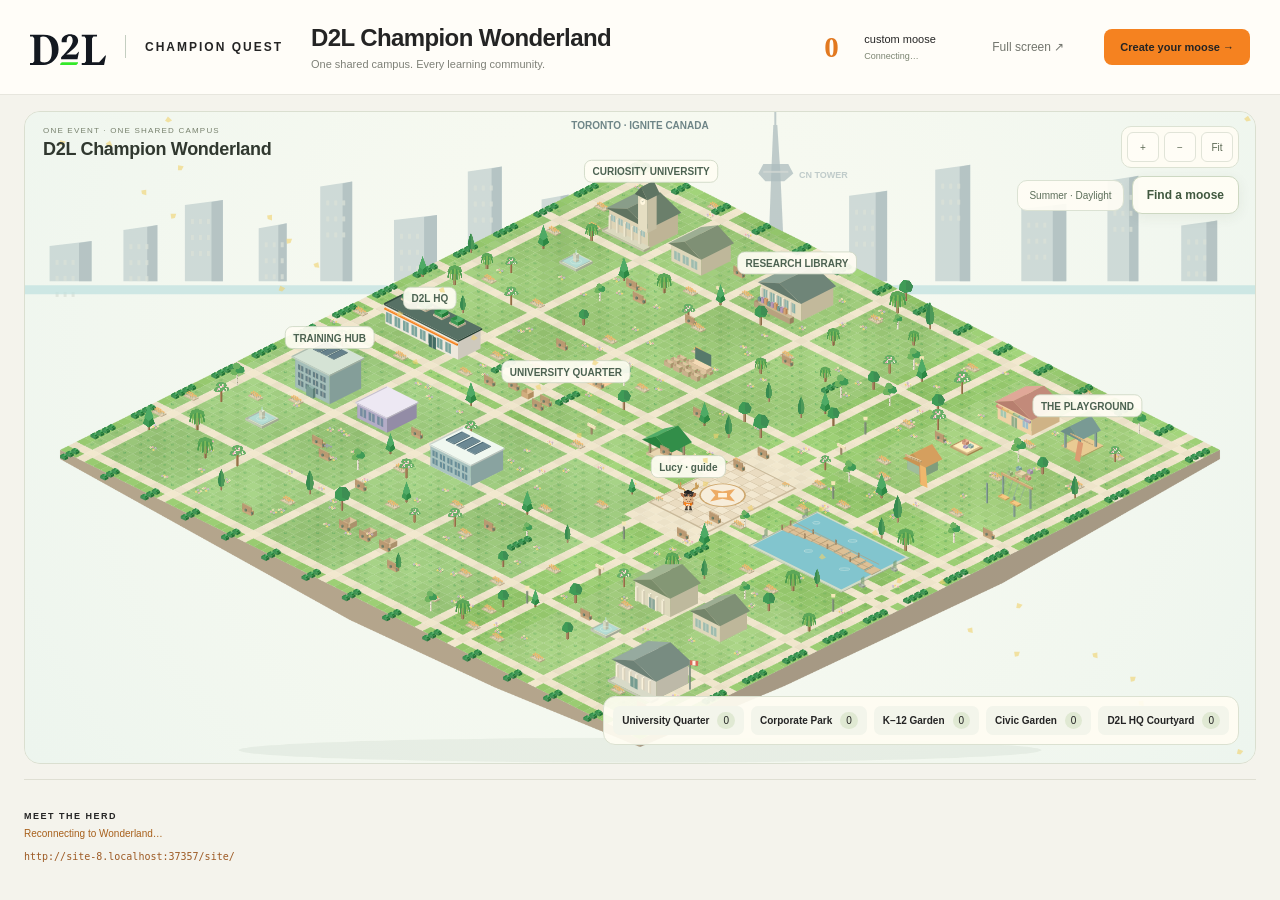
==== site/herd.html @ 4ebfef18 "Cycle seasons faster and distinguish saved moose from online visits" ====
<!doctype html><html lang="en"><head><meta charset="utf-8"><meta name="viewport" content="width=device-width, initial-scale=1"><title>D2L Champion Wonderland — D2L Champion Quest</title><link rel="stylesheet" href="style.css?v=lucy-wonderland-v6-f4434aa46f-seasons2"><link rel="stylesheet" href="world.css?v=lucy-wonderland-v6-f4434aa46f-seasons2"><link rel="stylesheet" href="herd.css?v=lucy-wonderland-v6-f4434aa46f-seasons2"></head><body class="herd-screen"><header class="herd-top"><a class="brand" href="./"><img class="d2l-logo" src="./assets/d2l-logo.svg" width="88" height="42" alt="D2L"><i></i><span>CHAMPION QUEST</span></a><div class="herd-title"><h1>D2L Champion Wonderland</h1><p>One shared campus. Every learning community.</p></div><div class="herd-totals"><b id="herd-total">0</b><span>custom moose</span><small id="herd-online">Connecting…</small></div><button class="text-btn" id="herd-fullscreen">Full screen ↗</button><a class="herd-join" href="./">Create your moose →</a></header><main class="herd-main"><div class="herd-grid" id="herd-grid"></div><section class="herd-bottom"><div><b>MEET THE HERD</b><span id="herd-status">Waiting for your local world…</span><code id="herd-address"></code></div><div id="herd-gallery" class="herd-gallery"></div></section></main><script>window.QUEST_RELEASE="lucy-wonderland-v6-f4434aa46f";</script><script src="runtime-config.js?v=lucy-wonderland-v6-f4434aa46f-seasons2"></script><script src="api-client.js?v=lucy-wonderland-v6-f4434aa46f-seasons2"></script><script src="crowd-state.js?v=lucy-wonderland-v6-f4434aa46f-seasons2"></script><script src="live-transport.js?v=lucy-wonderland-v6-f4434aa46f-seasons2"></script><script src="world-data.js?v=lucy-wonderland-v6-f4434aa46f-seasons2"></script><script src="world-navigation.js?v=lucy-wonderland-v6-f4434aa46f-seasons2"></script><script src="world-environment.js?v=lucy-wonderland-v6-f4434aa46f-seasons2"></script><script src="world-renderer.js?v=lucy-wonderland-v6-f4434aa46f-seasons2"></script><script src="world-scenery.js?v=lucy-wonderland-v6-f4434aa46f-seasons2"></script><script src="world-wonderland.js?v=lucy-wonderland-v6-f4434aa46f-seasons2"></script><script src="moose-details.js?v=lucy-wonderland-v6-f4434aa46f-seasons2"></script><script src="mascot.js?v=lucy-wonderland-v6-f4434aa46f-seasons2"></script><script src="moose-search.js?v=lucy-wonderland-v6-f4434aa46f-seasons2"></script><script src="herd.js?v=lucy-wonderland-v6-f4434aa46f-seasons2"></script></body></html>
---- site/style.css ----
:root{--ink:#263b35;--muted:#718078;--orange:#ed7a39;--cream:#f7f6ed;--line:#dce2d6;--green:#3e6b51;--light:#edf1e5}*{box-sizing:border-box}body{margin:0;background:var(--cream);color:var(--ink);font:15px 'DM Sans',Arial,sans-serif}button,input,a{-webkit-tap-highlight-color:transparent}button,input{font:inherit}button,a{touch-action:manipulation}button{cursor:pointer;color:inherit}header{height:94px;max-width:1440px;margin:auto;display:flex;align-items:center;padding:0 55px;gap:36px;border-bottom:1px solid var(--line)}.brand{display:flex;align-items:center;gap:19px;text-decoration:none;color:var(--ink);font-size:12px;letter-spacing:2px;font-weight:700}.brand i{height:23px;width:1px;background:#c4cec1}.edition{margin-left:auto;font-size:10px;letter-spacing:1.4px;display:flex;align-items:center;gap:8px}.edition small{border:1px solid #c8d1c4;border-radius:4px;padding:3px 5px;font-size:9px}.live-dot{width:6px;height:6px;border-radius:50%;background:#6c9879}.text-btn{border:0;background:none;font-size:12px;color:var(--muted);padding:12px}main{max-width:1440px;margin:auto;min-height:calc(100vh - 148px)}.quest-top{padding:26px 55px 0;display:flex;align-items:center;justify-content:space-between}.steps{display:flex;align-items:center;gap:8px}.step{display:flex;gap:8px;align-items:center;color:#98a398;font-size:11px}.step em{width:24px;height:24px;border:1px solid #cbd4c7;border-radius:50%;display:grid;place-items:center;font-style:normal;font-size:10px}.step.active{color:var(--green);font-weight:700}.step.active em,.step.done em{background:var(--green);color:white;border-color:var(--green)}.step-line{height:1px;width:28px;background:var(--line);margin:0 6px}.progress-caption{font-size:11px;color:var(--muted)}.layout{display:grid;grid-template-columns:1.16fr 1fr;gap:48px;padding:25px 65px 30px 45px;align-items:center;min-height:600px}.world-side{position:relative;min-width:0;align-self:stretch;display:flex;flex-direction:column;justify-content:center}.world-tag{position:absolute;top:22px;left:30px;z-index:2;display:flex;gap:9px;align-items:center;font-size:10px;letter-spacing:1.6px;font-weight:700}.world-tag:before{content:'';width:6px;height:6px;background:var(--orange);border-radius:50%}.scene{width:100%;display:block;overflow:visible}.scene-wrap{position:relative}.world-caption{display:flex;align-items:center;justify-content:center;gap:9px;color:var(--muted);font-size:11px;margin-top:-15px}.world-caption i{width:4px;height:4px;background:var(--orange);border-radius:50%}.pip-note{margin:0 25px;padding:16px 20px;border:1px solid #d5dfcf;background:#eef2e6;border-radius:14px;font-size:12px;line-height:1.6}.panel{padding:20px 0;animation:enter .45s ease}.eyebrow{font-size:10px;letter-spacing:2px;font-weight:700;color:var(--green);display:flex;align-items:center;gap:10px}.eyebrow:before{content:'';width:22px;height:2px;background:var(--orange)}h1{font:600 clamp(35px,3.55vw,51px)/1.06 'Outfit',Arial,sans-serif;letter-spacing:-1.8px;margin:19px 0 16px}h1 span{color:var(--orange)}.intro{color:var(--muted);line-height:1.7;font-size:14px;max-width:420px;margin:0 0 25px}.field{display:block;margin:15px 0;font-size:11px;font-weight:700;letter-spacing:.3px}.field input{margin-top:7px;display:block;width:100%;border:1px solid #d6ddcf;background:#fffef9;border-radius:8px;padding:13px 15px;font-size:13px;font-weight:400;outline:none}.field input:focus{border-color:var(--green);box-shadow:0 0 0 3px #3e6b5112}.field input::placeholder{color:#9ba499}.primary{background:var(--green);border:1px solid var(--green);color:white;border-radius:9px;padding:15px 20px;font-size:13px;font-weight:600;display:flex;align-items:center;justify-content:space-between;gap:25px;box-shadow:0 4px 0 #294c39;transition:transform .15s,background .15s;text-decoration:none;min-height:48px}.primary:hover{background:#315a43;transform:translateY(-1px)}.primary:disabled{opacity:.45;cursor:default;transform:none}.full{width:100%;margin-top:22px}.primary .arrow{font-size:19px;font-weight:400}.demo-link{display:block;text-align:center;border:0;background:none;width:100%;margin-top:16px;color:var(--muted);font-size:11px;padding:8px;text-decoration:underline;text-underline-offset:4px}.fine{font-size:10px;color:#829080;line-height:1.6;margin-top:18px}.options{display:grid;gap:9px}.option{width:100%;text-align:left;border:1px solid var(--line);border-radius:10px;padding:13px 15px;background:#fffef8;display:flex;align-items:center;gap:13px;position:relative;min-height:61px;transition:all .18s}.option:hover{border-color:#99b58f;transform:translateX(3px);background:#f2f5e9}.option.selected{border-color:var(--green);background:#edf3e5;box-shadow:inset 0 0 0 1px var(--green)}.option .ico{display:grid;place-items:center;flex-shrink:0;width:35px;height:35px;border-radius:9px;background:#eef0e6;font-size:19px}.option b{display:block;font-size:12px;font-weight:700}.option small{display:block;color:var(--muted);font-size:10px;margin-top:4px;line-height:1.4}.option .tick{margin-left:auto;border:1px solid #cbd4c4;border-radius:50%;width:18px;height:18px;color:transparent;display:grid;place-items:center;font-size:10px}.selected .tick{color:white;background:var(--green);border-color:var(--green)}.grid-two{grid-template-columns:1fr 1fr}.grid-two .option{display:block;padding:15px;min-height:118px}.grid-two .ico{margin-bottom:12px}.grid-two .tick{position:absolute;right:12px;top:13px}.controls{display:flex;align-items:center;gap:15px;margin-top:24px}.controls .primary{flex:1}.back{border:0;background:none;font-size:12px;padding:15px 7px;color:var(--muted)}.hint{font-size:10px;color:var(--muted);margin:12px 0}.world-label{font-size:9px;letter-spacing:2px;fill:#476a51}.hotspot{cursor:pointer;outline:none}.hotspot .ring{fill:#fff7e5;stroke:#eb8440;stroke-width:2;animation:pulse 2.5s infinite;transform-box:fill-box;transform-origin:center}.hotspot:hover .ring,.hotspot:focus .ring{fill:#ed7a39;stroke:#3e6b51}.hotspot text{fill:#37543f;font:700 14px 'DM Sans',sans-serif;pointer-events:none}.hotspot .target-label{font-size:11px;fill:#405e49}.hotspot:focus .ring{stroke-width:4}.float{animation:float 4s ease-in-out infinite}.float-slow{animation:float 6s ease-in-out infinite}.pip{animation:float 3s ease-in-out infinite}.pip-eye{animation:blink 5s infinite;transform-box:fill-box;transform-origin:center}.orbit{animation:orbit 25s linear infinite;transform-origin:320px 290px}.reward{background:#edf2e3;border:1px solid #cbdac0;border-radius:10px;padding:14px 16px;margin:15px 0}.reward b{font-size:12px}.reward p{font-size:11px;line-height:1.6;color:var(--muted);margin:6px 0 0}.checkline{display:flex;align-items:flex-start;gap:10px;font-size:11px;line-height:1.6;margin-top:18px;color:#61705e}.checkline input{accent-color:var(--green);width:18px;height:18px;margin:0;flex-shrink:0}.champion-card{border:1px solid #d1d9c7;background:#f1f3e7;padding:23px;border-radius:12px;margin:15px 0;position:relative;overflow:hidden}.champion-card:after{content:'✳';font-size:130px;position:absolute;right:-14px;top:0;color:#e1e8d6;z-index:0}.champion-card>*{position:relative;z-index:1}.card-kicker{font-size:9px;letter-spacing:2px;color:var(--green)}.card-name{font:600 27px 'Outfit';margin:10px 0 4px}.card-title{color:var(--green);font-size:12px;font-weight:600}.tags{display:flex;gap:6px;flex-wrap:wrap;margin-top:18px}.tags span{background:#fffdf6;border:1px solid #dce2d0;border-radius:5px;padding:6px 8px;font-size:9px}.result-message{font-size:12px;line-height:1.7;padding:14px;background:#e8f0df;border-radius:8px;margin-top:12px}.confetti{pointer-events:none;position:fixed;inset:0;overflow:hidden;z-index:5}.confetti i{position:absolute;top:-25px;width:8px;height:14px;animation:fall 4s ease-in forwards}.modal-shade{position:fixed;inset:0;background:#24352b88;z-index:10;display:grid;place-items:center;padding:20px}.modal-box{background:var(--cream);max-width:400px;padding:30px;border-radius:18px;box-shadow:0 20px 80px #0003}.modal-box h2{font-family:Outfit}.modal-box p{line-height:1.7;color:var(--muted);font-size:13px}footer{display:flex;justify-content:space-between;align-items:center;padding:0 55px;height:54px;border-top:1px solid var(--line);max-width:1440px;margin:auto;font-size:9px;color:#84907f;letter-spacing:.6px}.orange{color:var(--orange)}:focus-visible{outline:3px solid #e98a4f;outline-offset:4px}@keyframes float{0%,100%{transform:translateY(0)}50%{transform:translateY(-10px)}}@keyframes pulse{0%,100%{stroke-opacity:1}50%{stroke-opacity:.35}}@keyframes blink{0%,42%,46%,100%{transform:scaleY(1)}44%{transform:scaleY(.1)}}@keyframes enter{from{opacity:0;transform:translateY(9px)}to{opacity:1;transform:none}}@keyframes orbit{to{transform:rotate(360deg)}}@keyframes fall{to{transform:translateY(105vh) rotate(600deg);opacity:0}}@media(min-width:1500px){.layout{min-height:690px}.scene{max-height:560px}.panel{max-width:460px}}@media(max-width:1050px){header{padding:0 30px;height:78px}.layout{gap:25px;padding:20px 35px 30px 15px;min-height:590px}.quest-top{padding:22px 30px 0}.pip-note{margin:0 12px}.brand{gap:12px;font-size:10px}.edition{font-size:9px}.world-tag{left:22px;top:25px}.scene{margin-top:30px}footer{padding:0 30px}.intro{font-size:12px}h1{font-size:37px}.option{padding:10px 12px}}@media(max-width:720px){header{height:70px;padding:0 20px;gap:8px}.brand{font-size:8px;letter-spacing:1px}.edition{display:none}.text-btn{margin-left:auto;font-size:10px}.quest-top{padding:19px 20px 0}.step{font-size:9px;gap:5px}.step-line{width:12px;margin:0 1px}.progress-caption{font-size:9px}.layout{display:flex;flex-direction:column;gap:10px;padding:0 24px 25px;min-height:0}.world-side{align-self:stretch;min-height:240px}.scene{height:280px;margin:0}.world-tag{top:16px;left:0;font-size:8px}.world-caption{display:none}.pip-note{margin:0;padding:10px 15px;font-size:11px}.panel{width:100%;padding-top:15px}h1{font-size:38px;margin-top:12px}.intro{margin-bottom:15px}.grid-two .option{min-height:100px}.grid-two .ico{margin-bottom:8px}footer{height:50px;padding:0 20px;font-size:8px}footer span:nth-child(2){display:none}}@media(prefers-reduced-motion:reduce){*,*:before,*:after{animation:none!important;transition:none!important}}
@media(min-width:721px) and (max-width:1100px){.layout{min-height:570px;padding-top:12px;padding-bottom:16px}.panel{padding:0}h1{font-size:34px;margin:13px 0 12px}.intro{margin-bottom:16px;line-height:1.6}.field{margin:10px 0}.field input{padding:11px 13px;margin-top:6px}.full{margin-top:15px}.demo-link{margin-top:10px;padding:6px}.fine{margin-top:10px}.options{gap:8px}.grid-two .option{min-height:100px;padding:12px}.grid-two .ico{margin-bottom:7px}.controls{margin-top:17px}.option{min-height:56px}.champion-card{padding:17px;margin:12px 0}.checkline{margin-top:12px}}


.record-save-status{margin-top:16px;padding:10px 12px;border:1px solid #d6dfd0;border-radius:10px;color:#36564a;background:#f2f6ed;font-size:13px;line-height:1.5}.record-save-status.save-failed{color:#8c3d1f;background:#fff1e8;border-color:#e4bba5}.record-save-status[hidden]{display:none}
---- site/world.css ----
:root{--ink:#242424;--orange:#f58220;--cream:#fffdf8;--green:#292929;--muted:#73766e;--line:#e7e6de}.primary{background:#f58220;border-color:#f58220;color:#242424;box-shadow:0 4px 0 #c85d07;font-weight:800}.primary:hover{background:#f99947}.eyebrow{color:#76796e}.eyebrow:before{background:#f58220}.option.selected{border-color:#f58220;background:#fff4e7;box-shadow:inset 0 0 0 1px #f58220}.selected .tick{background:#f58220;border-color:#f58220;color:#242424}.step.active em,.step.done em{background:#242424;border-color:#242424}.pip-note{background:#fff4e8;border-color:#efd7bd}.field input{background:#fff}.moose-breathe{animation:moose-breathe 3s ease-in-out infinite;transform-box:fill-box;transform-origin:50% 80%}@keyframes moose-breathe{50%{transform:scale(1.015) translateY(-2px)}}.level-preview{position:relative;height:420px;border-radius:20px;overflow:hidden;border:1px solid #e3e5db;margin:38px 10px 15px;background:#eef0e5}.level-preview canvas{display:block;width:100%;height:100%}.level-explore{position:absolute;bottom:14px;left:50%;transform:translateX(-50%);border:1px solid #d5d8c8;background:#fffef5ee;padding:11px 16px;border-radius:30px;font-size:11px;white-space:nowrap;box-shadow:0 3px 12px #34452e0d}.live-entry{border:1px solid #e4ddd1;background:#fff8ef;padding:11px 15px;border-radius:8px;display:block;width:100%;margin-top:12px;text-align:left;font-size:11px}.live-entry span{float:right;color:#a75b1b}.world-overlay{position:fixed;inset:0;z-index:20;background:#faf9f2;display:flex;flex-direction:column}.world-header{height:76px;padding:0 30px;display:flex;align-items:center;gap:24px;border-bottom:1px solid #e0e1d7;background:#fffdf8;flex-shrink:0}.world-logo{display:flex;align-items:center;flex-shrink:0}.world-header-title{font:600 17px Outfit,Arial}.world-header-title small{display:block;font:10px 'DM Sans',Arial;color:#7a7d73;letter-spacing:.7px;margin-top:4px}.network-pill{margin-left:auto;font-size:10px;display:flex;align-items:center;gap:7px;background:#eef3e8;border:1px solid #d8e2cc;padding:8px 11px;border-radius:30px}.network-pill i{width:6px;height:6px;border-radius:50%;background:#7b9d5d}.network-pill.offline{background:#fff0df}.network-pill.offline i{background:#e59044}.world-close{background:transparent;border:1px solid #dcded3;border-radius:8px;padding:10px 14px;font-size:11px}.world-main{display:flex;min-height:0;flex:1}.world-stage{flex:1;min-width:0;position:relative;overflow:hidden}.world-canvas{height:100%;width:100%;display:block;cursor:crosshair;touch-action:manipulation}.world-map-heading{position:absolute;top:28px;left:30px;pointer-events:none}.world-map-heading .eyebrow{font-size:9px;letter-spacing:1.7px}.world-map-heading h2{font:600 clamp(24px,3vw,40px) Outfit,Arial;margin:10px 0;color:#262b26;letter-spacing:-1px}.world-map-heading p{font-size:11px;color:#6f796a;max-width:330px;line-height:1.6}.world-instructions{position:absolute;bottom:25px;left:50%;transform:translateX(-50%);background:#fffef3e8;border:1px solid #dedfce;border-radius:30px;padding:12px 19px;font-size:10px;white-space:nowrap;color:#5e6759;box-shadow:0 4px 14px #22332408}.world-instructions b{color:#252525}.world-rail{width:270px;background:#fffdf8;border-left:1px solid #e0e1d7;flex-shrink:0;overflow-y:auto;padding:25px 22px}.rail-label{font-size:9px;letter-spacing:1.7px;color:#7e8376;font-weight:700;margin:0 0 12px}.world-switch{padding:12px;border:1px solid #dedfd4;background:#fffdf7;border-radius:9px;width:100%;text-align:left;display:flex;align-items:center;gap:10px;margin:7px 0;font-size:11px}.world-switch.active{border-color:#ed9b56;background:#fff3e3}.world-switch .world-emoji{font-size:20px}.world-switch b{display:block;font-size:11px}.world-switch small{font-size:9px;color:#7f8577;display:block;margin-top:4px}.world-switch .room-count{margin-left:auto;background:#eeeede;border-radius:50%;min-width:20px;height:20px;display:grid;place-items:center;font-size:9px}.rail-divider{height:1px;background:#e5e7da;margin:22px 0}.visitor{display:flex;align-items:center;gap:8px;font-size:11px;line-height:1.4;margin:12px 0}.visitor .avatar-dot{width:25px;height:25px;border-radius:7px;border:2px solid #fff;box-shadow:0 0 0 1px #e0dfd1}.visitor small{display:block;font-size:9px;color:#8c8e84}.empty-world{font-size:11px;line-height:1.7;color:#7b8376}.rail-action{border:1px solid #daddcf;background:#fffdf8;border-radius:8px;padding:11px 13px;font-size:11px;width:100%;text-align:left;margin:7px 0}.rail-action em{float:right;font-style:normal;color:#ae601f}.rail-quest{margin-top:18px;width:100%;font-size:11px}.world-status{font-size:10px;color:#777d70;line-height:1.6;margin-top:14px}.join-dialog{position:absolute;inset:0;background:#27302544;backdrop-filter:blur(5px);display:grid;place-items:center;padding:20px;z-index:3}.character-card{width:690px;max-width:100%;max-height:95%;overflow-y:auto;background:#fffdf8;border:1px solid #e8e6d9;border-radius:22px;padding:29px;box-shadow:0 25px 100px #1725142e}.character-card h2{font:600 32px Outfit,Arial;letter-spacing:-1px;margin:10px 0}.character-card>p{font-size:12px;color:#79806f;line-height:1.7}.character-grid{display:grid;grid-template-columns:210px 1fr;gap:28px;margin-top:22px}.character-preview{background:#eef0e6;border:1px solid #dfe4d2;border-radius:15px;overflow:hidden;align-self:start;position:sticky;top:0}.character-preview canvas{width:100%;height:auto;display:block}.character-preview p{text-align:center;font-size:10px;color:#7f8578;margin:0 0 16px}.custom-label{font-size:10px;font-weight:700;margin:0 0 9px;display:block}.custom-input{border:1px solid #d9ddcf;border-radius:7px;padding:11px;width:100%;font-size:12px;margin:0 0 16px;background:#fff}.swatches{display:flex;gap:7px;margin-bottom:19px}.swatch{width:28px;height:28px;background:var(--swatch);border:3px solid #fffdf8;border-radius:50%;box-shadow:0 0 0 1px #d8dccc;position:relative}.swatch[aria-pressed=true]{box-shadow:0 0 0 2px #282c25}.swatch[aria-pressed=true]:after{content:'✓';position:absolute;inset:0;display:grid;place-items:center;font-size:10px;color:#fff;text-shadow:0 1px 4px #0008}.style-picks{display:flex;gap:6px;flex-wrap:wrap;margin-bottom:17px}.style-pick{padding:8px 10px;font-size:10px;border:1px solid #d8dccd;border-radius:6px;background:#fff}.style-pick[aria-pressed=true]{border-color:#f58220;background:#fff0db}.character-actions{display:flex;align-items:center;gap:15px;margin-top:20px}.character-actions .primary{flex:1}.character-privacy{font-size:9px;color:#8a8d81;margin-top:14px;line-height:1.6}.world-error{font-size:11px;background:#fff1df;border:1px solid #f0d0ac;padding:10px;border-radius:7px;line-height:1.6;color:#92571d}.world-join-info{position:absolute;top:25px;right:25px;max-width:350px;padding:20px;background:#fffdf5;border:1px solid #d9ddce;border-radius:14px;box-shadow:0 10px 40px #27332120;z-index:4}.world-join-info h3{font:600 20px Outfit}.world-join-info p{font-size:11px;line-height:1.7;color:#6b7662}.world-join-info code{display:block;padding:12px;border-radius:6px;background:#f0f0e6;font-size:12px;word-break:break-all;color:#272d25}.world-join-info .text-btn{padding-left:0}.scene-reaction{position:absolute;bottom:62px;left:50%;transform:translateX(-50%);background:#252525;color:#fff9e9;padding:9px 14px;border-radius:30px;font-size:10px;max-width:90%;text-align:center}.world-task-banner{border-left:3px solid #f58220;padding:10px 12px;background:#fff4e5;font-size:11px;line-height:1.6;color:#6c655a;margin-bottom:18px}.world-task-banner b{display:block;color:#272727}.world-live-link{border:none;background:transparent;text-decoration:underline;font-size:10px;color:#666;margin-top:10px;cursor:pointer}@media(max-width:1050px){.world-rail{width:235px;padding:22px 17px}.world-header{padding:0 22px;height:67px;gap:16px}.world-map-heading{top:20px;left:22px}.world-map-heading h2{font-size:29px}.world-map-heading p{max-width:270px}.level-preview{height:350px;margin-top:42px}.network-pill{font-size:9px;padding:7px}}@media(max-width:720px){.world-header{padding:0 15px;gap:10px;height:65px}.world-header-title{font-size:12px}.world-header-title small{font-size:8px}.world-close{font-size:9px;padding:8px}.network-pill{font-size:8px;padding:7px}.world-main{flex-direction:column}.world-rail{width:100%;height:160px;display:flex;gap:10px;padding:14px;overflow-x:auto;overflow-y:hidden;border-left:0;border-top:1px solid #e0e1d7}.world-rail>section{min-width:200px}.world-rail .rail-divider{display:none}.world-rail .rail-label{margin-bottom:5px}.world-switch{padding:7px;margin:4px 0}.world-switch small{display:none}.world-rail .rail-action{padding:8px}.world-rail .rail-quest{margin-top:7px;padding:10px;min-height:35px}.world-rail section:nth-child(2){max-width:170px;min-width:150px}.world-rail section:first-child{min-width:210px}.world-map-heading{top:16px;left:18px}.world-map-heading h2{font-size:25px;margin-top:7px}.world-map-heading p{display:none}.world-instructions{font-size:8px;padding:10px;bottom:14px}.character-card{padding:22px;max-height:98%}.character-card h2{font-size:27px}.character-grid{grid-template-columns:125px 1fr;gap:18px;margin-top:16px}.swatches{gap:4px}.swatch{width:24px;height:24px}.style-pick{padding:7px}.character-actions{gap:10px}.character-actions .primary{font-size:11px;padding:12px}.character-preview p{font-size:8px}.level-preview{height:270px;margin:28px 0 10px}.scene-reaction{font-size:9px}}
.swatches{flex-wrap:wrap;gap:8px}.character-card{width:790px}.character-grid{grid-template-columns:220px 1fr}.character-options{max-height:48vh;overflow-y:auto;padding:2px 12px 5px 3px;scrollbar-width:thin;scrollbar-color:#d7d9ca transparent}.custom-range{width:100%;accent-color:#f58220;margin:0 0 20px}.custom-label output{float:right;font-weight:400;color:#9b662c}.herd-header-link{text-decoration:none;font-size:10px;white-space:nowrap}.rail-action{display:block;text-decoration:none;color:inherit}.discovery-step{max-height:440px;overflow-y:auto;padding:2px 10px 5px 2px;scrollbar-width:thin;scrollbar-color:#d7d9ca transparent}.discovery-counter{font-size:8px;font-weight:700;letter-spacing:1.6px;color:#a36a30;margin:3px 0 14px}.discovery-intro{font-size:12px;line-height:1.7;color:#7c8075}.discovery-step fieldset{border:0;padding:0;margin:20px 0}.discovery-step legend{font-size:12px;font-weight:700;line-height:1.5;margin-bottom:10px}.discovery-step legend small{font-size:10px;font-weight:400;color:#8a8f7d;white-space:nowrap}.discovery-choices{display:flex;gap:7px;flex-wrap:wrap}.discovery-choice{background:#fffef9;border:1px solid #dce0d1;border-radius:8px;padding:9px 11px;text-align:left;font-size:11px;line-height:1.5;flex:1 1 42%}.discovery-choice small{display:block;font-size:9px;color:#8a8c80;margin-top:3px;line-height:1.5}.discovery-choice:hover{border-color:#e8ab72}.discovery-choice.selected{border-color:#ed9348;background:#fff0df;box-shadow:inset 0 0 0 1px #ed9348}.discovery-footnote{font-size:9px;line-height:1.7;color:#8d9183}.story-preferences .discovery-choice{min-height:59px}.panel:has(.discovery-step) h1{font-size:39px}.panel:has(.discovery-step) .controls{margin-top:15px}.options.grid-two:has([data-select=officehours]){max-height:390px;overflow-y:auto;padding:2px 9px 4px 2px;scrollbar-width:thin}.options.grid-two:has([data-select=officehours]) .option{min-height:100px}.world-error{margin-top:12px}@media(max-width:1050px){.discovery-step{max-height:370px}.panel:has(.discovery-step) h1{font-size:33px}.options.grid-two:has([data-select=officehours]){max-height:365px}.character-card{width:735px}.character-grid{grid-template-columns:200px 1fr}.character-options{max-height:43vh}}@media(max-width:720px){.character-grid{grid-template-columns:125px 1fr;gap:16px}.character-options{max-height:48vh;padding-right:5px}.swatches{gap:7px}.herd-header-link{display:none}.discovery-step{max-height:none;overflow:visible;padding:0}.panel:has(.discovery-step) h1{font-size:35px}.discovery-choice{font-size:11px;padding:10px;flex-basis:42%}.options.grid-two:has([data-select=officehours]){max-height:none;overflow:visible;padding:0}.character-card h2{font-size:25px}.character-card>p{font-size:11px}.character-actions{position:sticky;bottom:-22px;padding:12px 0 4px;background:#fffdf8}.character-preview{top:0}}
.usecase-note{display:block;width:100%;border:1px solid #d9decf;border-radius:8px;padding:11px 12px;font:11px/1.6 'DM Sans',Arial,sans-serif;color:#343b31;background:#fffef9;resize:vertical;min-height:73px}.usecase-note:focus{outline:2px solid #e9a263;outline-offset:1px}.custom-label small{font-weight:400;color:#8b8f81;margin-left:5px}
.release-notice{position:fixed;bottom:16px;left:50%;transform:translateX(-50%);z-index:80;max-width:90vw;width:680px;padding:16px 20px;background:#fff5e8;border:1px solid #e9ac6c;border-radius:12px;box-shadow:0 8px 35px #47321e28;font-size:12px;line-height:1.7}.release-notice strong{display:block;color:#383126}.release-notice a{color:#a64a04;font-weight:700;white-space:nowrap}.mission-progress{display:flex;justify-content:center;align-items:center;gap:26px;padding:11px 25px 0;font-size:9px;color:#8c9184}.mission-progress span{display:flex;align-items:center;gap:7px}.mission-progress i{font-style:normal;display:grid;place-items:center;width:18px;height:18px;border:1px solid #d9ddce;border-radius:50%;font-size:9px}.mission-progress .collected{color:#886127}.mission-progress .collected i{color:#b5681b;background:#fff0dc;border-color:#edc58c}.powerup-scroll{max-height:440px;overflow:auto;padding:0 10px 4px 2px;scrollbar-width:thin}.mission-match{padding:14px;background:#fff5e7;border:1px solid #ecd9bd;border-radius:11px}.match-row{display:flex;gap:13px;margin:14px 0}.match-row>span{font-size:20px;color:#d98b3c}.match-row b{font-size:12px}.match-row p{font-size:11px;line-height:1.6;color:#777868;margin:5px 0}.match-row a{font-size:10px;color:#98571d;text-decoration:underline;text-underline-offset:3px}.finish-scroll{max-height:360px;overflow:auto;padding-right:8px;scrollbar-width:thin}.resource-pack{padding:18px;background:#fff6e9;border:1px solid #ebd7b9;border-radius:12px}.resource-pack p{font-size:11px;line-height:1.7;color:#707668}.resource-pack p strong{color:#353b32}.resource-link{display:flex;justify-content:space-between;align-items:center;gap:12px;background:#fffdf7;border:1px solid #e0dfd0;border-radius:8px;padding:12px 13px;margin:9px 0;color:#31382d;text-decoration:none}.resource-link b{font-size:12px}.resource-link span{font-size:9px;color:#a2692f}.panel:has(.powerup-scroll) h1,.panel:has(.finish-scroll) h1{font-size:38px}@media(max-width:1050px){.mission-progress{padding-top:9px;font-size:8px;gap:21px}.powerup-scroll{max-height:365px}.finish-scroll{max-height:290px}.panel:has(.powerup-scroll) h1,.panel:has(.finish-scroll) h1{font-size:32px}.layout:has(.powerup-scroll),.layout:has(.finish-scroll){padding-top:10px;min-height:540px}}@media(max-width:720px){.mission-progress{gap:9px;font-size:7px;padding:13px 10px 0;flex-wrap:wrap}.mission-progress i{width:15px;height:15px;font-size:7px}.powerup-scroll,.finish-scroll{max-height:none;overflow:visible;padding:0}.panel:has(.powerup-scroll) h1,.panel:has(.finish-scroll) h1{font-size:35px}.resource-link{padding:10px}.release-notice{font-size:11px;padding:12px 16px}}
.mission-options{display:grid;grid-template-columns:1fr 1fr;gap:9px}.mission-options .option{align-items:flex-start;padding:12px;min-height:118px;gap:8px}.mission-options .option .ico{width:25px;height:27px;font-size:17px;flex-shrink:0}.mission-options .option b{font-size:11px;line-height:1.45;padding-right:5px}.mission-options .option small{font-size:9px;line-height:1.55}.mission-options .option .tick{position:absolute;right:8px;bottom:8px;width:14px;height:14px;font-size:8px}.matched-mission-title{font:600 25px/1.2 Outfit,Arial,sans-serif;letter-spacing:-.5px;margin:12px 0}.mission-scenario{font-size:12px;line-height:1.8;color:#6c705f}.mission-vision{border-left:3px solid #ed9953;padding:10px 13px;background:#fffaf1;font-size:11px;margin:14px 0}.mission-vision p{margin:6px 0 0;font-size:11px;line-height:1.7;color:#797d6d}.mission-evidence{font-size:11px;line-height:1.7;margin:10px 0;color:#757b69}.mission-evidence b{color:#3d4437}.resource-cart-note{border-top:1px solid #e2dccb;padding-top:12px;font-size:10px!important}.champions-guide{border:1px solid #e6dec9;background:#fff8eb;border-radius:9px;padding:14px 16px;margin:16px 0 6px;font-size:11px;line-height:1.7}.champions-guide ol{margin:8px 0;padding-left:18px;font-size:10px;color:#777b6c}.champions-guide p{font-size:9px;color:#929382;margin:8px 0 0}@media(max-width:1050px){.mission-options .option{min-height:112px;padding:10px}.matched-mission-title{font-size:22px}.mission-scenario{font-size:11px}.champions-guide{padding:11px 14px}}@media(max-width:720px){.mission-options .option{min-height:128px}.mission-options .option .ico{display:none}.mission-options .option b{font-size:12px}.mission-options .option small{font-size:10px}.matched-mission-title{font-size:24px}}
.world-main{position:relative}.world-overlay:not(.tools-open) .world-rail{display:none}.world-overlay.tools-open .world-rail{position:absolute;right:16px;top:14px;bottom:95px;z-index:4;width:245px;border:1px solid #dedfd2;border-radius:14px;box-shadow:0 10px 40px #35402a22;background:#fffdf8f5}.world-overlay .world-map-heading p{display:none}.world-overlay .world-map-heading h2{font-size:30px;margin:6px 0}.world-overlay .world-map-heading .eyebrow{font-size:8px}.world-pillbar{position:absolute;bottom:70px;left:50%;transform:translateX(-50%);display:flex;gap:7px;padding:7px;background:#fffef5e8;border:1px solid #d8decc;border-radius:28px;white-space:nowrap}.world-pill{border:1px solid transparent;border-radius:20px;padding:9px 13px;background:transparent;font-size:10px;color:#67735d;display:flex;gap:8px;align-items:center}.world-pill.active{background:#fff0db;border-color:#eab77d;color:#4a432f}.world-pill span{font-size:8px;background:#e8eddc;border-radius:20px;min-width:19px;padding:3px 5px}.world-overlay .world-instructions{bottom:20px}.world-overlay #world-visitors{max-height:170px;overflow:auto}.advanced-moose{margin-top:6px;border-top:1px solid #dedfce;padding-top:14px}.advanced-moose summary{font-size:11px;font-weight:700;color:#8e6331;cursor:pointer;margin-bottom:15px}.advanced-moose:not([open]){padding-bottom:6px}.character-options{max-height:43vh}.moose-breathe{animation:lucy-hop 1.3s ease-in-out infinite;transform-box:fill-box;transform-origin:50% 100%}.lucy-wave{transform-origin:28px 36px;transform-box:view-box}.lucy-wave.is-waving{animation:lucy-wave 1.8s ease-in-out}.mission-actions{display:flex;gap:10px;align-items:stretch;flex-wrap:wrap;margin-top:19px}.mission-actions .primary{font-size:11px;box-shadow:0 3px 0 #c85d07;flex:1;white-space:nowrap;padding:12px}.follow-up-button{flex:1;border:1px solid #d6aa75;border-radius:8px;padding:12px;background:#fffaf1;font-size:11px;font-weight:700;white-space:nowrap}.follow-up-button[aria-pressed=true]{background:#eaf1e1;border-color:#a9ba92}.follow-up-button:disabled{opacity:.6;cursor:wait}.follow-up-note{font-size:9px;line-height:1.7;color:#838576;margin-top:13px}.support-match{padding:13px;background:#fffaf2;border:1px solid #e6d6b9;border-radius:8px;margin-top:15px}.support-match b{font-size:11px}.support-match p{font-size:10px;line-height:1.7;color:#7c806e}.support-match a{font-size:10px;color:#98571d}@keyframes lucy-hop{0%,100%{transform:translateY(0) scale(1.02,.98)}38%,62%{transform:translateY(-11px) scale(.99,1.01)}80%{transform:translateY(0) scale(1.035,.97)}}@keyframes lucy-wave{0%,100%{transform:rotate(0)}15%,45%,75%{transform:rotate(-62deg)}30%,60%,90%{transform:rotate(-27deg)}}@media(max-width:720px){.world-overlay.tools-open .world-rail{height:auto;display:block;left:auto;right:10px;top:10px;bottom:105px;max-width:240px;overflow:auto;padding:18px}.world-overlay.tools-open .world-rail>section{min-width:0;max-width:none}.world-pillbar{gap:3px;padding:5px;bottom:65px;max-width:96%;overflow-x:auto}.world-pill{padding:8px;font-size:8px;gap:4px}.world-pill span{font-size:7px;min-width:16px}.world-header-title{font-size:11px}.world-close{padding:8px;font-size:8px}.world-overlay .world-map-heading h2{font-size:23px}.world-overlay .world-header{gap:8px}.character-options{max-height:45vh}.mission-actions{gap:8px}.mission-actions .primary,.follow-up-button{font-size:10px;padding:11px}}

/* Official D2L artwork: keep the full mark and its original proportions. */
.brand .d2l-logo{display:block;width:76px;height:auto;flex-shrink:0}.world-logo .d2l-logo{display:block;width:72px;height:auto}@media(max-width:720px){.brand .d2l-logo{width:64px}.world-logo .d2l-logo{width:58px}}

/* Common Ground v5: one campus and a mission action that stays visible. */
.world-mission-cta{font-size:12px;min-height:40px;padding:10px 18px;white-space:nowrap;box-shadow:0 3px 0 #c85d07}.world-pillbar .world-pill{cursor:default}.world-pillbar [aria-current=true]{border-color:#eab77d;background:#fff0db}.world-overlay .world-header{gap:16px}.quick-discovery{max-height:510px}.quick-discovery fieldset{margin:19px 0}.quick-discovery .discovery-intro{margin-top:0}.quick-discovery .discovery-choice{padding:8px 10px;font-size:10px}.quick-discovery .discovery-choice small{font-size:9px}.world-overlay .world-map-heading h2{font-size:27px}.world-overlay .world-header-title small{max-width:220px;line-height:1.4}
@media(max-width:720px){.world-overlay .world-header{flex-wrap:wrap;height:auto;min-height:100px;padding:10px 13px;gap:8px}.world-overlay .world-header-title{flex:1}.world-overlay .network-pill{display:none}.world-mission-cta{order:8;flex-basis:100%;margin:0;font-size:12px;min-height:36px}.world-overlay .world-map-heading{top:13px}.world-overlay .world-map-heading h2{font-size:22px}.world-pillbar{width:max-content;max-width:96%;justify-content:center}.quick-discovery{max-height:none}}
/* Expanded grounds keep all areas connected, with an optional closer view. */
.world-view-controls{position:absolute;right:16px;top:60px;display:flex;gap:5px;padding:5px;border:1px solid #dce2d3;border-radius:10px;background:#fffdf4ed;z-index:2}.world-view-controls button{min-width:32px;min-height:30px;padding:6px 9px;border:1px solid #e1e4d8;border-radius:6px;background:#fffdf6;font-size:10px;color:#5c6954}.world-view-controls button:hover{background:#fff0d9;border-color:#edb877}@media(max-width:560px){.world-view-controls{top:108px;right:16px;gap:4px}.world-view-controls button{padding:6px 8px}}
.world-next-step{position:absolute;left:50%;bottom:99px;transform:translateX(-50%);display:flex;align-items:center;gap:16px;width:max-content;max-width:calc(100% - 130px);padding:16px 19px;background:#fffdf9f5;border:2px solid #f58220;border-radius:18px;box-shadow:0 9px 36px #60451b25;z-index:2}.next-step-number{display:grid;place-items:center;width:38px;height:38px;flex-shrink:0;border-radius:12px;background:#fff0df;color:#a6500d;font:700 16px Outfit,Arial}.world-next-step b{font-size:13px;display:block}.world-next-step small{font-size:10px;color:#6e7568;display:block;margin-top:5px}.world-next-step .primary{min-height:52px;font-size:14px;padding:13px 21px;border-radius:10px;display:flex;align-items:center;gap:20px;white-space:nowrap;animation:mission-invite 3.5s ease-in-out infinite}.world-next-step .primary span{font-size:20px}.world-overlay .world-pillbar{bottom:33px}.world-overlay .world-instructions{bottom:9px;padding:0;background:transparent;border:0;box-shadow:none;font-size:9px}.world-mission-cta{min-height:48px;font-size:12px}.pass-fields{display:grid;grid-template-columns:1fr 1fr;gap:0 12px}.quick-pass .field input{font-size:16px;min-height:48px}.mission-options{display:grid;grid-template-columns:1fr 1fr;gap:9px;max-height:420px;overflow:auto;padding:3px 4px 7px}.mission-options .option{padding:12px;min-height:95px;align-items:flex-start;position:relative;gap:8px}.mission-options .option .ico{font-size:21px;flex-shrink:0;width:24px}.mission-options .option b{font-size:12px;line-height:1.4}.mission-options .option small{font-size:10px;line-height:1.4;margin-top:6px}.mission-options .option .tick{width:17px;height:17px;flex-shrink:0;margin-top:1px}.mission-selection-count{font-size:11px;color:#6d715f;margin:10px 0}.matched-resource-grid{display:grid;grid-template-columns:1fr 1fr;gap:9px}.matched-resource-grid .match-row{margin:0;padding:12px;align-items:flex-start;border:1px solid #e5dece;background:#fffdf7;border-radius:10px;gap:8px}.matched-resource-grid .match-row>span{font-size:22px}.matched-resource-grid .match-row b{font-size:12px}.matched-resource-grid .match-row p{font-size:10px;line-height:1.5}.selected-track-chips{display:flex;flex-wrap:wrap;gap:5px;margin:12px 0}.selected-track-chips span{font-size:9px;line-height:1.5;border:1px solid #ead8bf;background:#fff4e4;padding:5px 8px;border-radius:8px}.resource-actions{display:flex;flex-wrap:wrap;gap:8px;align-items:center}.resource-actions a{font-size:10px;min-height:36px;display:inline-flex;align-items:center;color:#8b4b17}.resource-actions .mini-demo{background:#ffe0bd;border:1px solid #f6bb7f;border-radius:6px;padding:5px 8px;color:#3a332b;font-weight:700}.match-answers{padding:12px 0;border-bottom:1px solid #e7e1d5;margin-top:5px}.match-answers summary{font-size:11px;cursor:pointer;min-height:28px}.match-answers p{font-size:10px;line-height:1.6}.quick-discovery .discovery-choice{min-height:44px}.quick-discovery{scrollbar-gutter:stable}.quick-discovery legend{line-height:1.5}@keyframes mission-invite{50%{box-shadow:0 4px 0 #c85d07,0 0 0 5px #f582201d}}
@media(max-width:1050px){.world-next-step{gap:12px;max-width:calc(100% - 105px);padding:13px 15px}.world-next-step b{font-size:12px}.world-next-step .primary{padding:12px 16px;font-size:13px}.mission-options{max-height:360px}.mission-options .option{min-height:88px;padding:10px;gap:6px}.mission-options .option b{font-size:11px}.matched-resource-grid{grid-template-columns:1fr}.pass-fields{column-gap:10px}.quick-pass .field{font-size:11px}.world-next-step small{max-width:230px;line-height:1.5}}
@media(max-width:720px){.world-next-step{bottom:96px;max-width:calc(100% - 28px);width:440px;padding:12px;gap:9px;flex-wrap:wrap}.world-next-step .primary{flex:1;min-height:48px;justify-content:center}.world-next-step>div{flex:1}.world-next-step small{max-width:none}.world-next-step .next-step-number{width:32px;height:32px;font-size:13px}.world-overlay .world-pillbar{bottom:34px;max-width:96%;justify-content:flex-start}.world-overlay .world-instructions{font-size:8px;bottom:12px}.mission-options{max-height:none;overflow:visible;padding:2px}.mission-options .option{min-height:94px}.pass-fields{grid-template-columns:1fr}.quick-pass .field{margin:6px 0}.matched-resource-grid{grid-template-columns:1fr}.world-mission-cta{min-height:44px}}
.custom-picks{border:0;padding:0;margin:15px 0}.custom-picks legend{font-size:11px;font-weight:700;margin-bottom:9px}.custom-picks .style-pick{min-height:39px;font-size:11px;padding:9px 11px}.character-card .custom-input{font-size:16px;min-height:46px}.character-options{overflow-y:auto;scrollbar-gutter:stable;padding-right:5px}.season-pick{display:flex;gap:8px;align-items:center}.coat-icon{width:20px;height:22px;display:inline-block;clip-path:polygon(25% 0,40% 9%,60% 9%,75% 0,100% 25%,85% 55%,77% 45%,80% 100%,20% 100%,23% 45%,15% 55%,0 25%);background:#f58220}.coat-icon.autumn{background:linear-gradient(90deg,#b56437 45%,#eadbc3 45% 55%,#b56437 55%)}.coat-icon.winter{width:24px;background:repeating-linear-gradient(0deg,#557583 0 5px,#c3d4ce 5px 6px);filter:drop-shadow(0 -2px 0 #e5d4b8)}.world-header-title{font-size:15px}.world-header-title small{max-width:270px}.world-map-heading h2{max-width:490px}.herd-title h1{font-size:22px}.character-actions .primary{min-height:48px}@media(max-width:720px){.world-map-heading h2{max-width:300px}.custom-picks .style-pick{min-height:42px}.character-card h2{font-size:25px}.character-privacy{font-size:10px}}
.world-stage,.common-campus{container-type:inline-size}
.map-hud{position:absolute;top:14px;right:16px;z-index:5;display:flex;flex-direction:column;align-items:flex-end;gap:8px;max-width:calc(100% - 24px)}
.map-hud .world-view-controls{position:static;flex-wrap:wrap;justify-content:flex-end;margin:0}
.map-hud-row{display:flex;flex-wrap:wrap;justify-content:flex-end;align-items:center;gap:8px;max-width:100%}
.map-season{padding:9px 11px;border:1px solid #dbe2d3;border-radius:10px;background:#fffdf5ed;color:#5c6e5a;font:10px Arial;white-space:nowrap}
.moose-search{position:relative;max-width:100%;font-size:12px;color:#40583f}
.moose-search summary{box-sizing:border-box}
@container(max-width:900px){.map-hud{top:78px;right:12px}}
.moose-search summary{list-style:none;cursor:pointer;display:block;margin-left:auto;width:max-content;max-width:100%;overflow:hidden;text-overflow:ellipsis;white-space:nowrap;padding:11px 14px;border:1px solid #cdd8c2;border-radius:10px;background:#fffdf5f5;font-weight:700;box-shadow:0 3px 14px #35402a12}
.moose-search summary::-webkit-details-marker{display:none}
.moose-search form{position:absolute;right:0;top:100%;width:280px;max-width:calc(100vw - 48px);box-sizing:border-box;margin-top:8px;background:#fffdf8;border:1px solid #dce2d3;border-radius:12px;padding:14px;box-shadow:0 10px 35px #35402a25;max-height: min(420px,55vh);overflow:auto}
.moose-search label{display:block;font-weight:700;font-size:11px}
.moose-search input{display:block;width:100%;margin-top:8px;padding:11px;border:1px solid #b9c9ad;border-radius:7px;font:16px Arial;background:#fff;box-sizing:border-box}
.moose-search-status{font-size:11px;line-height:1.5;color:#65715e;margin:11px 0}
.moose-search-results{padding:0;margin:0;list-style:none}
.moose-search-results button{display:block;width:100%;text-align:left;padding:11px 9px;margin:5px 0;border:1px solid #e0e5d7;border-radius:8px;background:#f5f7ef;color:#354f39;min-height:46px}
.moose-search-results b,.moose-search-results small{display:block;overflow-wrap:anywhere}
.moose-search-results small{margin-top:4px;font-size:10px;font-weight:400;color:#687361}
.moose-search button:hover{border-color:#e7a05b;background:#fff3df}
.moose-search-reset{font:11px Arial;border:0;background:transparent;text-decoration:underline;padding:10px 0;color:#607052;cursor:pointer}
.moose-search :focus-visible{outline:3px solid #e88227;outline-offset:3px}
.quest-avatar-tools{display:flex;justify-content:flex-end;margin:0 0 10px}
.quest-avatar-tools button{border:1px solid #d7dfcd;border-radius:8px;background:#fffdf8;padding:10px 14px;min-height:42px;color:#4f6245;font-weight:600}
@media(max-width:720px){.moose-search summary{padding:10px;font-size:11px}.moose-search form{max-height:40vh}.map-hud{top:78px;right:12px}}

.world-overlay .join-dialog{z-index:10;min-width:0;grid-template-columns:minmax(0,1fr)}
.world-overlay .character-card{box-sizing:border-box;min-width:0;max-width:100%;justify-self:center}
.world-overlay .character-options{min-width:0}
@media(max-width:560px){.world-overlay .character-grid{grid-template-columns:96px minmax(0,1fr);gap:12px}.world-overlay .character-card{padding:20px}.world-overlay .character-card h2{font-size:24px}.world-overlay .character-options{max-height:43vh}.world-overlay .character-preview p{font-size:7px}.world-overlay .character-actions .primary{min-width:0}.world-overlay .character-privacy{overflow-wrap:anywhere}}

.world-canvas,.herd-world>canvas{touch-action:none;-webkit-touch-callout:none;user-select:none;-webkit-user-select:none}
.world-canvas.is-panning,.herd-world>canvas.is-panning{cursor:grabbing}

.world-next-step[hidden]{display:none}
---- site/herd.css ----
.herd-screen{height:100vh;background:#f4f3ec;overflow:hidden}.herd-top{max-width:none;height:95px;padding:0 30px;gap:28px;background:#fffdf8}.herd-title{margin-right:auto}.herd-title h1{font:600 24px Outfit,Arial;letter-spacing:-.6px;margin:0}.herd-title p{font-size:11px;margin:6px 0 0;color:#7f8178}.herd-totals{display:grid;grid-template-columns:35px 88px;gap:0 5px;align-items:center}.herd-totals b{font:700 29px Outfit;color:#e27920;grid-row:span 2}.herd-totals span{font-size:11px}.herd-totals small{font-size:9px;color:#7c8572}.herd-join{background:#f58220;border-radius:8px;padding:12px 16px;color:#242424;text-decoration:none;font-size:11px;font-weight:700;white-space:nowrap}.herd-main{min-height:0;max-width:none;height:calc(100vh - 95px);display:flex;flex-direction:column;padding:16px 24px;gap:15px}.herd-grid{flex:1;min-height:0;display:grid;grid-template-columns:1fr 1fr;grid-template-rows:1fr 1fr;gap:14px}.herd-world{border:1px solid #dadfd0;border-radius:16px;position:relative;overflow:hidden;background:#eef0e7;min-height:0}.herd-world canvas{display:block;width:100%;height:100%}.herd-world-head{position:absolute;top:14px;left:18px;right:18px;display:flex;justify-content:space-between;align-items:flex-start;pointer-events:none}.herd-world-head h2{font:600 18px Outfit,Arial;margin:4px 0;color:#30382f;letter-spacing:-.3px}.herd-world-head p{font-size:8px;letter-spacing:1.2px;color:#77816d;margin:0}.herd-count{font-size:10px;background:#fffdf3da;border:1px solid #d8decd;border-radius:20px;padding:7px 10px}.herd-world-foot{position:absolute;bottom:11px;left:18px;right:15px;display:flex;align-items:center;justify-content:space-between;font-size:8px;color:#75816b;pointer-events:none}.herd-focus{pointer-events:auto;font-size:9px;border:1px solid #d9dfcd;border-radius:5px;padding:6px 8px;background:#fffdf3de}.herd-grid.focused{grid-template-columns:1fr;grid-template-rows:1fr}.herd-grid.focused .herd-world:not(.is-focused){display:none}.herd-bottom{height:105px;display:flex;gap:25px;align-items:center;flex-shrink:0;border-top:1px solid #dfdfd3;padding-top:10px}.herd-bottom>div:first-child{min-width:190px;max-width:230px}.herd-bottom b{display:block;font-size:9px;letter-spacing:1.5px}.herd-bottom span{display:block;font-size:10px;color:#788170;margin:7px 0}.herd-bottom code{font:10px monospace;color:#9d5a24}.herd-gallery{display:flex;gap:10px;overflow-x:auto;min-width:0;flex:1}.herd-gallery-card{display:flex;gap:5px;align-items:center;background:#fffdf5;border:1px solid #e1e3d6;padding:4px 10px 4px 0;border-radius:9px;min-width:145px}.herd-gallery-card canvas{width:60px;height:72px;display:block;border-radius:7px}.herd-gallery-card b{font-size:10px;letter-spacing:0;max-width:100px;overflow:hidden;text-overflow:ellipsis;white-space:nowrap}.herd-gallery-card span{font-size:8px;margin:4px 0;color:#7b8470}.herd-gallery-card small{font-size:8px;color:#a56a2d}.herd-empty{font-size:12px;color:#7d8573;padding:10px}.herd-link-error{color:#a75f1a!important}@media(min-width:1600px){.herd-top{height:110px;padding:0 45px}.herd-main{height:calc(100vh - 110px);padding:24px 40px;gap:20px}.herd-grid{gap:20px}.herd-world-head{top:23px;left:26px}.herd-world-head h2{font-size:25px}.herd-world-head p{font-size:10px}.herd-count{font-size:12px}.herd-bottom{height:140px}.herd-gallery-card canvas{width:80px;height:100px}.herd-gallery-card{min-width:185px}.herd-gallery-card b{font-size:12px}}@media(max-width:800px){.herd-top{padding:0 18px;height:85px;gap:15px}.herd-top .brand>span,.herd-top .brand i{display:none}.herd-title h1{font-size:17px}.herd-title p{font-size:9px}.herd-totals{grid-template-columns:25px 70px}.herd-totals b{font-size:23px}.herd-join{font-size:9px;padding:10px}.herd-top .text-btn{display:none}.herd-main{height:calc(100vh - 85px);padding:10px;gap:10px}.herd-grid{gap:8px}.herd-world-head{top:9px;left:11px;right:10px}.herd-world-head h2{font-size:13px}.herd-world-head p{font-size:7px;letter-spacing:.3px}.herd-count{font-size:8px;padding:5px}.herd-world-foot{font-size:7px;left:10px;right:10px}.herd-world-foot>span{display:none}.herd-world-foot{justify-content:flex-end}.herd-bottom{height:93px;gap:10px}.herd-bottom>div:first-child{min-width:120px;max-width:130px}.herd-bottom b{font-size:8px}.herd-bottom span{font-size:8px}.herd-bottom code{font-size:8px}.herd-gallery-card{min-width:130px}.herd-gallery-card canvas{width:48px;height:65px}}@media(max-width:480px){.herd-totals{display:none}.herd-grid{grid-template-columns:1fr;grid-template-rows:repeat(4,300px);overflow:auto}.herd-main{overflow:auto}.herd-grid{flex:none}.herd-bottom{flex-direction:column;align-items:stretch;height:auto}.herd-bottom>div:first-child{max-width:none}.herd-gallery{min-height:83px}.herd-world{min-height:300px}}

/* One event screen, rather than four separate room panels. */
.herd-screen .herd-grid{display:flex;flex:1;overflow:hidden;min-height:0}.herd-screen .common-campus{flex:1;min-height:0}.district-counts{position:absolute;right:16px;bottom:18px;display:flex;gap:7px;flex-wrap:wrap;max-width:90%;padding:9px;background:#fffdf2eb;border:1px solid #dbe1d1;border-radius:12px}.district-counts>span{display:flex;gap:8px;align-items:center;padding:6px 9px;border-radius:7px;background:#f3f5eb}.district-counts b{font-size:10px;font-weight:600}.district-counts i{font-size:10px;font-style:normal;background:#e0e9d3;padding:3px 6px;border-radius:20px}.herd-screen .herd-title h1{font-size:24px}@media(max-width:800px){.district-counts{left:10px;right:10px;bottom:12px;max-width:none;justify-content:center;padding:6px;gap:4px}.district-counts b{font-size:8px}.district-counts>span{padding:4px}.herd-screen .herd-title h1{font-size:18px}}@media(max-width:480px){.herd-screen .herd-main{overflow:hidden}.herd-screen .common-campus{min-height:0}.herd-screen .herd-bottom{height:93px;flex-direction:row}.herd-screen .herd-bottom>div:first-child{display:none}.herd-screen .herd-gallery{min-height:0}.herd-world-head{max-width:90%}}
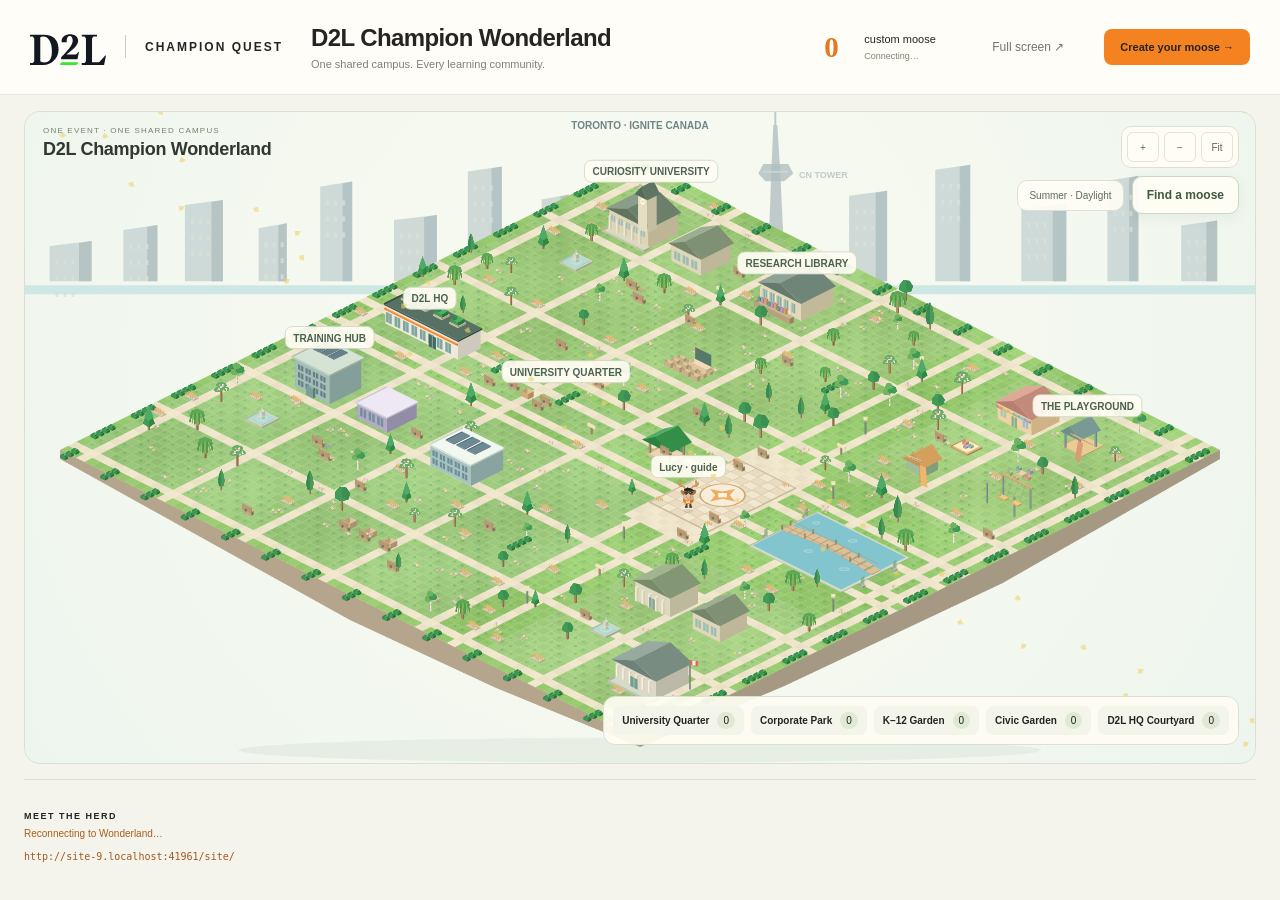
==== commit c291ab5b: "Shorten nickname placeholder for narrow phone inputs" ====
--- a/site/herd.html
+++ b/site/herd.html
@@ -1 +1 @@
-<!doctype html><html lang="en"><head><meta charset="utf-8"><meta name="viewport" content="width=device-width, initial-scale=1"><title>D2L Champion Wonderland — D2L Champion Quest</title><link rel="stylesheet" href="style.css?v=lucy-wonderland-v6-f4434aa46f-seasons2"><link rel="stylesheet" href="world.css?v=lucy-wonderland-v6-f4434aa46f-seasons2"><link rel="stylesheet" href="herd.css?v=lucy-wonderland-v6-f4434aa46f-seasons2"></head><body class="herd-screen"><header class="herd-top"><a class="brand" href="./"><img class="d2l-logo" src="./assets/d2l-logo.svg" width="88" height="42" alt="D2L"><i></i><span>CHAMPION QUEST</span></a><div class="herd-title"><h1>D2L Champion Wonderland</h1><p>One shared campus. Every learning community.</p></div><div class="herd-totals"><b id="herd-total">0</b><span>custom moose</span><small id="herd-online">Connecting…</small></div><button class="text-btn" id="herd-fullscreen">Full screen ↗</button><a class="herd-join" href="./">Create your moose →</a></header><main class="herd-main"><div class="herd-grid" id="herd-grid"></div><section class="herd-bottom"><div><b>MEET THE HERD</b><span id="herd-status">Waiting for your local world…</span><code id="herd-address"></code></div><div id="herd-gallery" class="herd-gallery"></div></section></main><script>window.QUEST_RELEASE="lucy-wonderland-v6-f4434aa46f";</script><script src="runtime-config.js?v=lucy-wonderland-v6-f4434aa46f-seasons2"></script><script src="api-client.js?v=lucy-wonderland-v6-f4434aa46f-seasons2"></script><script src="crowd-state.js?v=lucy-wonderland-v6-f4434aa46f-seasons2"></script><script src="live-transport.js?v=lucy-wonderland-v6-f4434aa46f-seasons2"></script><script src="world-data.js?v=lucy-wonderland-v6-f4434aa46f-seasons2"></script><script src="world-navigation.js?v=lucy-wonderland-v6-f4434aa46f-seasons2"></script><script src="world-environment.js?v=lucy-wonderland-v6-f4434aa46f-seasons2"></script><script src="world-renderer.js?v=lucy-wonderland-v6-f4434aa46f-seasons2"></script><script src="world-scenery.js?v=lucy-wonderland-v6-f4434aa46f-seasons2"></script><script src="world-wonderland.js?v=lucy-wonderland-v6-f4434aa46f-seasons2"></script><script src="moose-details.js?v=lucy-wonderland-v6-f4434aa46f-seasons2"></script><script src="mascot.js?v=lucy-wonderland-v6-f4434aa46f-seasons2"></script><script src="moose-search.js?v=lucy-wonderland-v6-f4434aa46f-seasons2"></script><script src="herd.js?v=lucy-wonderland-v6-f4434aa46f-seasons2"></script></body></html>
+<!doctype html><html lang="en"><head><meta charset="utf-8"><meta name="viewport" content="width=device-width, initial-scale=1"><title>D2L Champion Wonderland — D2L Champion Quest</title><link rel="stylesheet" href="style.css?v=lucy-wonderland-v6-f4434aa46f-nickname1"><link rel="stylesheet" href="world.css?v=lucy-wonderland-v6-f4434aa46f-nickname1"><link rel="stylesheet" href="herd.css?v=lucy-wonderland-v6-f4434aa46f-nickname1"></head><body class="herd-screen"><header class="herd-top"><a class="brand" href="./"><img class="d2l-logo" src="./assets/d2l-logo.svg" width="88" height="42" alt="D2L"><i></i><span>CHAMPION QUEST</span></a><div class="herd-title"><h1>D2L Champion Wonderland</h1><p>One shared campus. Every learning community.</p></div><div class="herd-totals"><b id="herd-total">0</b><span>custom moose</span><small id="herd-online">Connecting…</small></div><button class="text-btn" id="herd-fullscreen">Full screen ↗</button><a class="herd-join" href="./">Create your moose →</a></header><main class="herd-main"><div class="herd-grid" id="herd-grid"></div><section class="herd-bottom"><div><b>MEET THE HERD</b><span id="herd-status">Waiting for your local world…</span><code id="herd-address"></code></div><div id="herd-gallery" class="herd-gallery"></div></section></main><script>window.QUEST_RELEASE="lucy-wonderland-v6-f4434aa46f";</script><script src="runtime-config.js?v=lucy-wonderland-v6-f4434aa46f-nickname1"></script><script src="api-client.js?v=lucy-wonderland-v6-f4434aa46f-nickname1"></script><script src="crowd-state.js?v=lucy-wonderland-v6-f4434aa46f-nickname1"></script><script src="live-transport.js?v=lucy-wonderland-v6-f4434aa46f-nickname1"></script><script src="world-data.js?v=lucy-wonderland-v6-f4434aa46f-nickname1"></script><script src="world-navigation.js?v=lucy-wonderland-v6-f4434aa46f-nickname1"></script><script src="world-environment.js?v=lucy-wonderland-v6-f4434aa46f-nickname1"></script><script src="world-renderer.js?v=lucy-wonderland-v6-f4434aa46f-nickname1"></script><script src="world-scenery.js?v=lucy-wonderland-v6-f4434aa46f-nickname1"></script><script src="world-wonderland.js?v=lucy-wonderland-v6-f4434aa46f-nickname1"></script><script src="moose-details.js?v=lucy-wonderland-v6-f4434aa46f-nickname1"></script><script src="mascot.js?v=lucy-wonderland-v6-f4434aa46f-nickname1"></script><script src="moose-search.js?v=lucy-wonderland-v6-f4434aa46f-nickname1"></script><script src="herd.js?v=lucy-wonderland-v6-f4434aa46f-nickname1"></script></body></html>
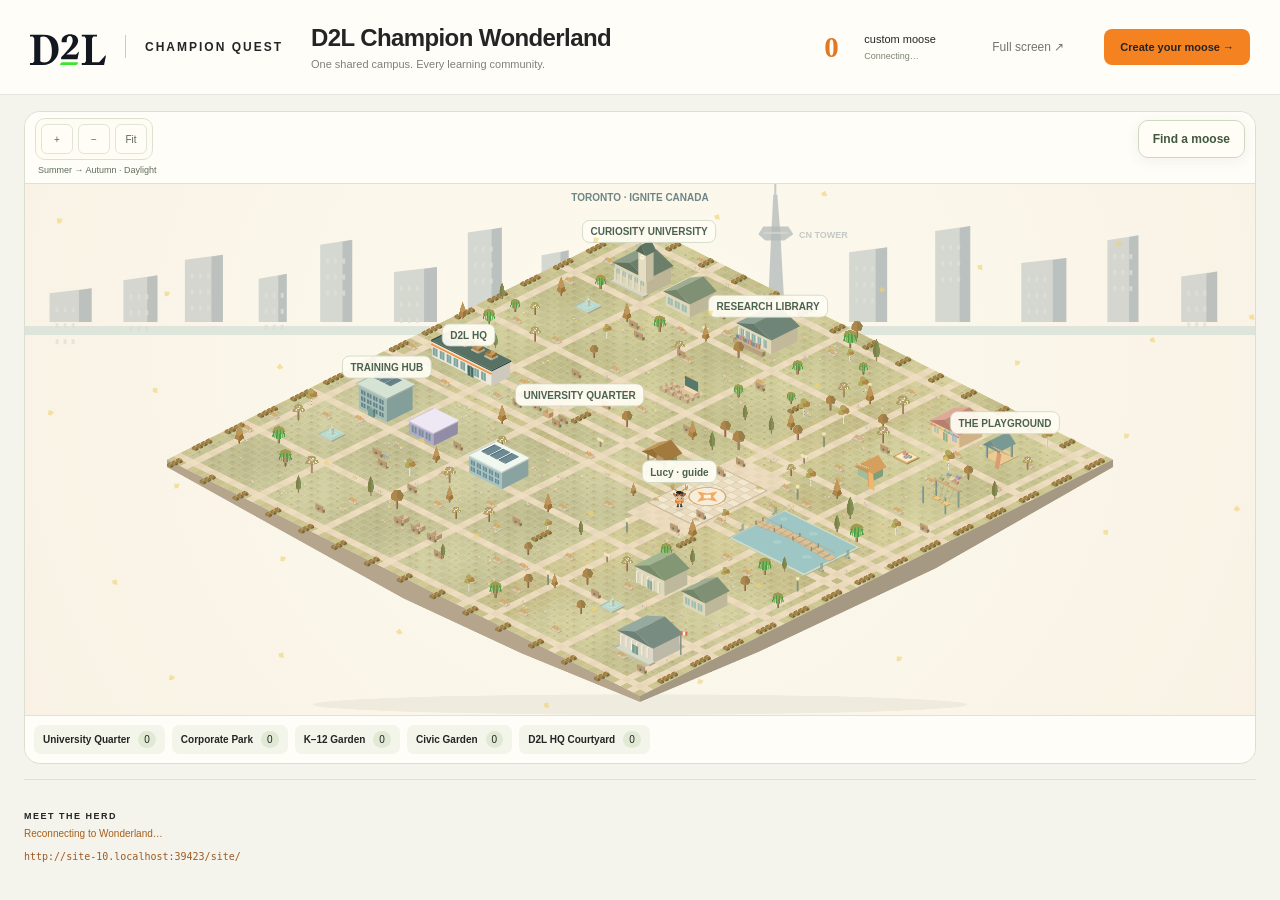
==== commit 1401a3b1: "Keep map controls outside the playable canvas" ====
--- a/site/herd.html
+++ b/site/herd.html
@@ -1 +1 @@
-<!doctype html><html lang="en"><head><meta charset="utf-8"><meta name="viewport" content="width=device-width, initial-scale=1"><title>D2L Champion Wonderland — D2L Champion Quest</title><link rel="stylesheet" href="style.css?v=lucy-wonderland-v6-f4434aa46f-nickname1"><link rel="stylesheet" href="world.css?v=lucy-wonderland-v6-f4434aa46f-nickname1"><link rel="stylesheet" href="herd.css?v=lucy-wonderland-v6-f4434aa46f-nickname1"></head><body class="herd-screen"><header class="herd-top"><a class="brand" href="./"><img class="d2l-logo" src="./assets/d2l-logo.svg" width="88" height="42" alt="D2L"><i></i><span>CHAMPION QUEST</span></a><div class="herd-title"><h1>D2L Champion Wonderland</h1><p>One shared campus. Every learning community.</p></div><div class="herd-totals"><b id="herd-total">0</b><span>custom moose</span><small id="herd-online">Connecting…</small></div><button class="text-btn" id="herd-fullscreen">Full screen ↗</button><a class="herd-join" href="./">Create your moose →</a></header><main class="herd-main"><div class="herd-grid" id="herd-grid"></div><section class="herd-bottom"><div><b>MEET THE HERD</b><span id="herd-status">Waiting for your local world…</span><code id="herd-address"></code></div><div id="herd-gallery" class="herd-gallery"></div></section></main><script>window.QUEST_RELEASE="lucy-wonderland-v6-f4434aa46f";</script><script src="runtime-config.js?v=lucy-wonderland-v6-f4434aa46f-nickname1"></script><script src="api-client.js?v=lucy-wonderland-v6-f4434aa46f-nickname1"></script><script src="crowd-state.js?v=lucy-wonderland-v6-f4434aa46f-nickname1"></script><script src="live-transport.js?v=lucy-wonderland-v6-f4434aa46f-nickname1"></script><script src="world-data.js?v=lucy-wonderland-v6-f4434aa46f-nickname1"></script><script src="world-navigation.js?v=lucy-wonderland-v6-f4434aa46f-nickname1"></script><script src="world-environment.js?v=lucy-wonderland-v6-f4434aa46f-nickname1"></script><script src="world-renderer.js?v=lucy-wonderland-v6-f4434aa46f-nickname1"></script><script src="world-scenery.js?v=lucy-wonderland-v6-f4434aa46f-nickname1"></script><script src="world-wonderland.js?v=lucy-wonderland-v6-f4434aa46f-nickname1"></script><script src="moose-details.js?v=lucy-wonderland-v6-f4434aa46f-nickname1"></script><script src="mascot.js?v=lucy-wonderland-v6-f4434aa46f-nickname1"></script><script src="moose-search.js?v=lucy-wonderland-v6-f4434aa46f-nickname1"></script><script src="herd.js?v=lucy-wonderland-v6-f4434aa46f-nickname1"></script></body></html>
+<!doctype html><html lang="en"><head><meta charset="utf-8"><meta name="viewport" content="width=device-width, initial-scale=1"><title>D2L Champion Wonderland — D2L Champion Quest</title><link rel="stylesheet" href="style.css?v=lucy-wonderland-v6-f4434aa46f-mapframe1"><link rel="stylesheet" href="world.css?v=lucy-wonderland-v6-f4434aa46f-mapframe1"><link rel="stylesheet" href="herd.css?v=lucy-wonderland-v6-f4434aa46f-mapframe1"></head><body class="herd-screen"><header class="herd-top"><a class="brand" href="./"><img class="d2l-logo" src="./assets/d2l-logo.svg" width="88" height="42" alt="D2L"><i></i><span>CHAMPION QUEST</span></a><div class="herd-title"><h1>D2L Champion Wonderland</h1><p>One shared campus. Every learning community.</p></div><div class="herd-totals"><b id="herd-total">0</b><span>custom moose</span><small id="herd-online">Connecting…</small></div><button class="text-btn" id="herd-fullscreen">Full screen ↗</button><a class="herd-join" href="./">Create your moose →</a></header><main class="herd-main"><div class="herd-grid" id="herd-grid"></div><section class="herd-bottom"><div><b>MEET THE HERD</b><span id="herd-status">Waiting for your local world…</span><code id="herd-address"></code></div><div id="herd-gallery" class="herd-gallery"></div></section></main><script>window.QUEST_RELEASE="lucy-wonderland-v6-f4434aa46f";</script><script src="runtime-config.js?v=lucy-wonderland-v6-f4434aa46f-mapframe1"></script><script src="api-client.js?v=lucy-wonderland-v6-f4434aa46f-mapframe1"></script><script src="crowd-state.js?v=lucy-wonderland-v6-f4434aa46f-mapframe1"></script><script src="live-transport.js?v=lucy-wonderland-v6-f4434aa46f-mapframe1"></script><script src="world-data.js?v=lucy-wonderland-v6-f4434aa46f-mapframe1"></script><script src="world-navigation.js?v=lucy-wonderland-v6-f4434aa46f-mapframe1"></script><script src="world-environment.js?v=lucy-wonderland-v6-f4434aa46f-mapframe1"></script><script src="world-renderer.js?v=lucy-wonderland-v6-f4434aa46f-mapframe1"></script><script src="world-scenery.js?v=lucy-wonderland-v6-f4434aa46f-mapframe1"></script><script src="world-wonderland.js?v=lucy-wonderland-v6-f4434aa46f-mapframe1"></script><script src="moose-details.js?v=lucy-wonderland-v6-f4434aa46f-mapframe1"></script><script src="mascot.js?v=lucy-wonderland-v6-f4434aa46f-mapframe1"></script><script src="moose-search.js?v=lucy-wonderland-v6-f4434aa46f-mapframe1"></script><script src="herd.js?v=lucy-wonderland-v6-f4434aa46f-mapframe1"></script></body></html>
--- a/site/world.css
+++ b/site/world.css
@@ -51,3 +51,19 @@
 .world-canvas.is-panning,.herd-world>canvas.is-panning{cursor:grabbing}
 
 .world-next-step[hidden]{display:none}
+
+/* Keep permanent controls outside the canvas so they cannot cover moose or names. */
+.world-overlay .world-stage{display:grid;grid-template-columns:minmax(0,1fr);grid-template-rows:auto minmax(0,1fr) auto auto auto;grid-template-areas:"tools" "map" "next" "areas" "hint";min-height:0}
+.world-overlay .world-map-heading{display:none}
+.world-overlay .world-canvas{grid-area:map;min-width:0;min-height:0}
+.world-stage>.map-hud,.common-campus>.map-hud{position:relative;grid-area:tools;inset:auto;display:grid;grid-template-columns:minmax(0,1fr) auto;grid-template-areas:"view search" "season season";align-items:center;gap:3px 8px;max-width:none;width:100%;padding:6px 10px;background:#fffdf8;border-bottom:1px solid #e0e1d7}
+.map-hud>.world-view-controls{grid-area:view;justify-self:start}
+.map-hud>.map-hud-row{display:contents}
+.map-hud-row>.map-season{grid-area:season;justify-self:start;border:0;background:none;padding:0 3px;font-size:9px;line-height:14px;min-height:14px}
+.map-hud-row>.moose-search{grid-area:search;justify-self:end;min-width:0}
+.world-overlay .world-pillbar{position:static;grid-area:areas;transform:none;max-width:100%;width:100%;margin:0;padding:6px 10px;justify-content:flex-start;border:0;border-top:1px solid #e0e1d7;border-radius:0;background:#fffdf8;overflow-x:auto}
+.world-overlay .world-instructions{position:static;grid-area:hint;transform:none;width:100%;margin:0;padding:4px 10px;white-space:normal;text-align:center;background:#fffdf8}
+.world-overlay .world-next-step{position:static;grid-area:next;transform:none;width:auto;max-width:none;margin:6px 10px}
+@media(max-width:720px){.world-overlay .world-next-step,.world-overlay .world-instructions{display:none}}
+.map-hud-row>.moose-search{max-width:min(240px,36vw)}
+.map-hud .moose-search form{top:calc(100% + 28px);margin-top:0}
--- a/site/herd.css
+++ b/site/herd.css
@@ -1,4 +1,9 @@
 .herd-screen{height:100vh;background:#f4f3ec;overflow:hidden}.herd-top{max-width:none;height:95px;padding:0 30px;gap:28px;background:#fffdf8}.herd-title{margin-right:auto}.herd-title h1{font:600 24px Outfit,Arial;letter-spacing:-.6px;margin:0}.herd-title p{font-size:11px;margin:6px 0 0;color:#7f8178}.herd-totals{display:grid;grid-template-columns:35px 88px;gap:0 5px;align-items:center}.herd-totals b{font:700 29px Outfit;color:#e27920;grid-row:span 2}.herd-totals span{font-size:11px}.herd-totals small{font-size:9px;color:#7c8572}.herd-join{background:#f58220;border-radius:8px;padding:12px 16px;color:#242424;text-decoration:none;font-size:11px;font-weight:700;white-space:nowrap}.herd-main{min-height:0;max-width:none;height:calc(100vh - 95px);display:flex;flex-direction:column;padding:16px 24px;gap:15px}.herd-grid{flex:1;min-height:0;display:grid;grid-template-columns:1fr 1fr;grid-template-rows:1fr 1fr;gap:14px}.herd-world{border:1px solid #dadfd0;border-radius:16px;position:relative;overflow:hidden;background:#eef0e7;min-height:0}.herd-world canvas{display:block;width:100%;height:100%}.herd-world-head{position:absolute;top:14px;left:18px;right:18px;display:flex;justify-content:space-between;align-items:flex-start;pointer-events:none}.herd-world-head h2{font:600 18px Outfit,Arial;margin:4px 0;color:#30382f;letter-spacing:-.3px}.herd-world-head p{font-size:8px;letter-spacing:1.2px;color:#77816d;margin:0}.herd-count{font-size:10px;background:#fffdf3da;border:1px solid #d8decd;border-radius:20px;padding:7px 10px}.herd-world-foot{position:absolute;bottom:11px;left:18px;right:15px;display:flex;align-items:center;justify-content:space-between;font-size:8px;color:#75816b;pointer-events:none}.herd-focus{pointer-events:auto;font-size:9px;border:1px solid #d9dfcd;border-radius:5px;padding:6px 8px;background:#fffdf3de}.herd-grid.focused{grid-template-columns:1fr;grid-template-rows:1fr}.herd-grid.focused .herd-world:not(.is-focused){display:none}.herd-bottom{height:105px;display:flex;gap:25px;align-items:center;flex-shrink:0;border-top:1px solid #dfdfd3;padding-top:10px}.herd-bottom>div:first-child{min-width:190px;max-width:230px}.herd-bottom b{display:block;font-size:9px;letter-spacing:1.5px}.herd-bottom span{display:block;font-size:10px;color:#788170;margin:7px 0}.herd-bottom code{font:10px monospace;color:#9d5a24}.herd-gallery{display:flex;gap:10px;overflow-x:auto;min-width:0;flex:1}.herd-gallery-card{display:flex;gap:5px;align-items:center;background:#fffdf5;border:1px solid #e1e3d6;padding:4px 10px 4px 0;border-radius:9px;min-width:145px}.herd-gallery-card canvas{width:60px;height:72px;display:block;border-radius:7px}.herd-gallery-card b{font-size:10px;letter-spacing:0;max-width:100px;overflow:hidden;text-overflow:ellipsis;white-space:nowrap}.herd-gallery-card span{font-size:8px;margin:4px 0;color:#7b8470}.herd-gallery-card small{font-size:8px;color:#a56a2d}.herd-empty{font-size:12px;color:#7d8573;padding:10px}.herd-link-error{color:#a75f1a!important}@media(min-width:1600px){.herd-top{height:110px;padding:0 45px}.herd-main{height:calc(100vh - 110px);padding:24px 40px;gap:20px}.herd-grid{gap:20px}.herd-world-head{top:23px;left:26px}.herd-world-head h2{font-size:25px}.herd-world-head p{font-size:10px}.herd-count{font-size:12px}.herd-bottom{height:140px}.herd-gallery-card canvas{width:80px;height:100px}.herd-gallery-card{min-width:185px}.herd-gallery-card b{font-size:12px}}@media(max-width:800px){.herd-top{padding:0 18px;height:85px;gap:15px}.herd-top .brand>span,.herd-top .brand i{display:none}.herd-title h1{font-size:17px}.herd-title p{font-size:9px}.herd-totals{grid-template-columns:25px 70px}.herd-totals b{font-size:23px}.herd-join{font-size:9px;padding:10px}.herd-top .text-btn{display:none}.herd-main{height:calc(100vh - 85px);padding:10px;gap:10px}.herd-grid{gap:8px}.herd-world-head{top:9px;left:11px;right:10px}.herd-world-head h2{font-size:13px}.herd-world-head p{font-size:7px;letter-spacing:.3px}.herd-count{font-size:8px;padding:5px}.herd-world-foot{font-size:7px;left:10px;right:10px}.herd-world-foot>span{display:none}.herd-world-foot{justify-content:flex-end}.herd-bottom{height:93px;gap:10px}.herd-bottom>div:first-child{min-width:120px;max-width:130px}.herd-bottom b{font-size:8px}.herd-bottom span{font-size:8px}.herd-bottom code{font-size:8px}.herd-gallery-card{min-width:130px}.herd-gallery-card canvas{width:48px;height:65px}}@media(max-width:480px){.herd-totals{display:none}.herd-grid{grid-template-columns:1fr;grid-template-rows:repeat(4,300px);overflow:auto}.herd-main{overflow:auto}.herd-grid{flex:none}.herd-bottom{flex-direction:column;align-items:stretch;height:auto}.herd-bottom>div:first-child{max-width:none}.herd-gallery{min-height:83px}.herd-world{min-height:300px}}
 
 /* One event screen, rather than four separate room panels. */
-.herd-screen .herd-grid{display:flex;flex:1;overflow:hidden;min-height:0}.herd-screen .common-campus{flex:1;min-height:0}.district-counts{position:absolute;right:16px;bottom:18px;display:flex;gap:7px;flex-wrap:wrap;max-width:90%;padding:9px;background:#fffdf2eb;border:1px solid #dbe1d1;border-radius:12px}.district-counts>span{display:flex;gap:8px;align-items:center;padding:6px 9px;border-radius:7px;background:#f3f5eb}.district-counts b{font-size:10px;font-weight:600}.district-counts i{font-size:10px;font-style:normal;background:#e0e9d3;padding:3px 6px;border-radius:20px}.herd-screen .herd-title h1{font-size:24px}@media(max-width:800px){.district-counts{left:10px;right:10px;bottom:12px;max-width:none;justify-content:center;padding:6px;gap:4px}.district-counts b{font-size:8px}.district-counts>span{padding:4px}.herd-screen .herd-title h1{font-size:18px}}@media(max-width:480px){.herd-screen .herd-main{overflow:hidden}.herd-screen .common-campus{min-height:0}.herd-screen .herd-bottom{height:93px;flex-direction:row}.herd-screen .herd-bottom>div:first-child{display:none}.herd-screen .herd-gallery{min-height:0}.herd-world-head{max-width:90%}}+.herd-screen .herd-grid{display:flex;flex:1;overflow:hidden;min-height:0}.herd-screen .common-campus{flex:1;min-height:0}.district-counts{position:absolute;right:16px;bottom:18px;display:flex;gap:7px;flex-wrap:wrap;max-width:90%;padding:9px;background:#fffdf2eb;border:1px solid #dbe1d1;border-radius:12px}.district-counts>span{display:flex;gap:8px;align-items:center;padding:6px 9px;border-radius:7px;background:#f3f5eb}.district-counts b{font-size:10px;font-weight:600}.district-counts i{font-size:10px;font-style:normal;background:#e0e9d3;padding:3px 6px;border-radius:20px}.herd-screen .herd-title h1{font-size:24px}@media(max-width:800px){.district-counts{left:10px;right:10px;bottom:12px;max-width:none;justify-content:center;padding:6px;gap:4px}.district-counts b{font-size:8px}.district-counts>span{padding:4px}.herd-screen .herd-title h1{font-size:18px}}@media(max-width:480px){.herd-screen .herd-main{overflow:hidden}.herd-screen .common-campus{min-height:0}.herd-screen .herd-bottom{height:93px;flex-direction:row}.herd-screen .herd-bottom>div:first-child{display:none}.herd-screen .herd-gallery{min-height:0}.herd-world-head{max-width:90%}}
+.herd-screen .common-campus{display:grid;grid-template-columns:minmax(0,1fr);grid-template-rows:auto minmax(0,1fr) auto;grid-template-areas:"tools" "map" "areas"}
+.common-campus>canvas{grid-area:map;min-width:0;min-height:0}
+.common-campus>.herd-world-head{display:none}
+.common-campus>.district-counts{position:static;grid-area:areas;max-width:100%;margin:0;justify-content:flex-start;border:0;border-top:1px solid #e0e1d7;border-radius:0;background:#fffdf8;flex-wrap:nowrap;overflow-x:auto}
+.common-campus>.district-counts>span{flex-shrink:0}
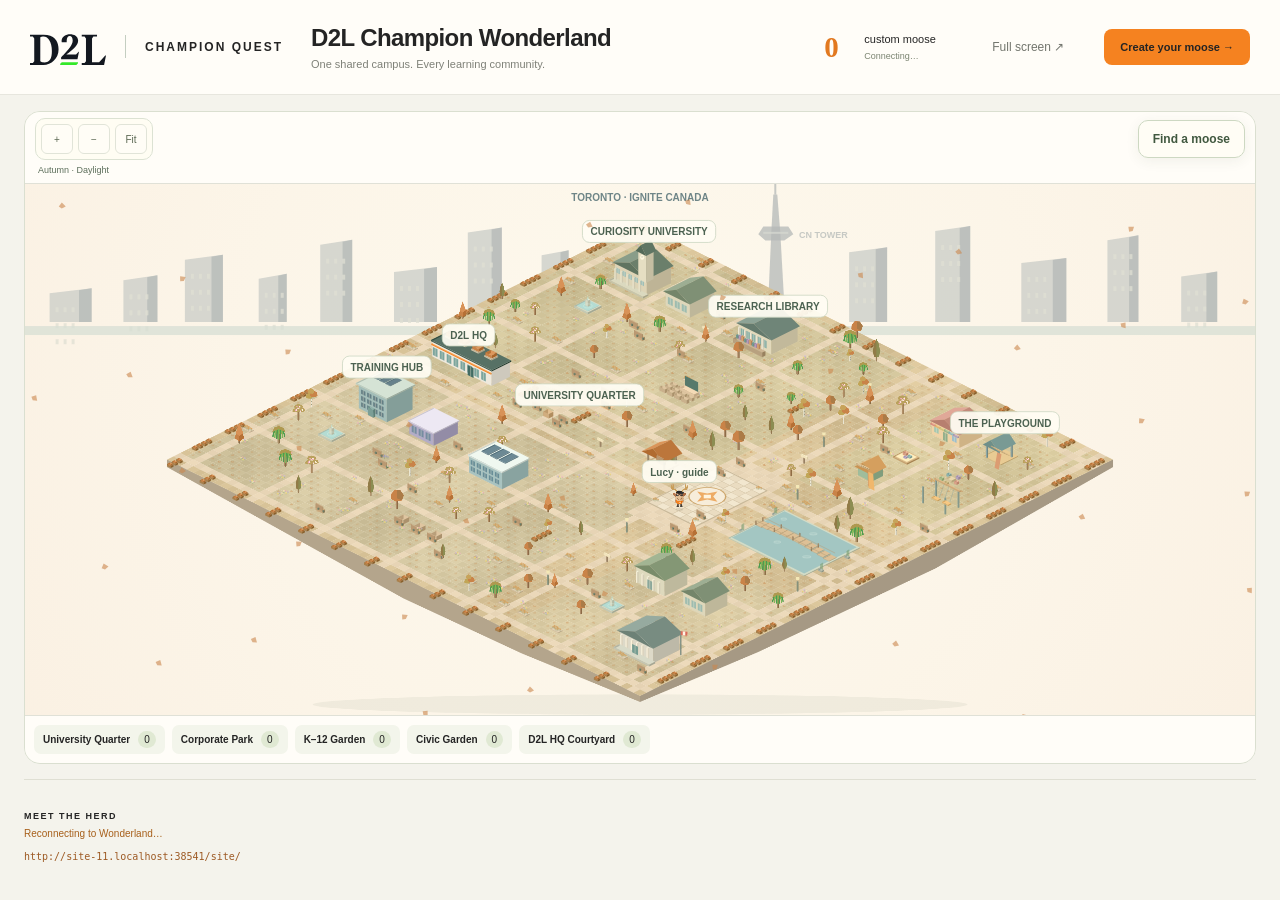
==== commit 6192ecea: "Round the card QR frame and reduce its white margin" ====
--- a/site/herd.html
+++ b/site/herd.html
@@ -1 +1 @@
-<!doctype html><html lang="en"><head><meta charset="utf-8"><meta name="viewport" content="width=device-width, initial-scale=1"><title>D2L Champion Wonderland — D2L Champion Quest</title><link rel="stylesheet" href="style.css?v=lucy-wonderland-v6-f4434aa46f-mapframe1"><link rel="stylesheet" href="world.css?v=lucy-wonderland-v6-f4434aa46f-mapframe1"><link rel="stylesheet" href="herd.css?v=lucy-wonderland-v6-f4434aa46f-mapframe1"></head><body class="herd-screen"><header class="herd-top"><a class="brand" href="./"><img class="d2l-logo" src="./assets/d2l-logo.svg" width="88" height="42" alt="D2L"><i></i><span>CHAMPION QUEST</span></a><div class="herd-title"><h1>D2L Champion Wonderland</h1><p>One shared campus. Every learning community.</p></div><div class="herd-totals"><b id="herd-total">0</b><span>custom moose</span><small id="herd-online">Connecting…</small></div><button class="text-btn" id="herd-fullscreen">Full screen ↗</button><a class="herd-join" href="./">Create your moose →</a></header><main class="herd-main"><div class="herd-grid" id="herd-grid"></div><section class="herd-bottom"><div><b>MEET THE HERD</b><span id="herd-status">Waiting for your local world…</span><code id="herd-address"></code></div><div id="herd-gallery" class="herd-gallery"></div></section></main><script>window.QUEST_RELEASE="lucy-wonderland-v6-f4434aa46f";</script><script src="runtime-config.js?v=lucy-wonderland-v6-f4434aa46f-mapframe1"></script><script src="api-client.js?v=lucy-wonderland-v6-f4434aa46f-mapframe1"></script><script src="crowd-state.js?v=lucy-wonderland-v6-f4434aa46f-mapframe1"></script><script src="live-transport.js?v=lucy-wonderland-v6-f4434aa46f-mapframe1"></script><script src="world-data.js?v=lucy-wonderland-v6-f4434aa46f-mapframe1"></script><script src="world-navigation.js?v=lucy-wonderland-v6-f4434aa46f-mapframe1"></script><script src="world-environment.js?v=lucy-wonderland-v6-f4434aa46f-mapframe1"></script><script src="world-renderer.js?v=lucy-wonderland-v6-f4434aa46f-mapframe1"></script><script src="world-scenery.js?v=lucy-wonderland-v6-f4434aa46f-mapframe1"></script><script src="world-wonderland.js?v=lucy-wonderland-v6-f4434aa46f-mapframe1"></script><script src="moose-details.js?v=lucy-wonderland-v6-f4434aa46f-mapframe1"></script><script src="mascot.js?v=lucy-wonderland-v6-f4434aa46f-mapframe1"></script><script src="moose-search.js?v=lucy-wonderland-v6-f4434aa46f-mapframe1"></script><script src="herd.js?v=lucy-wonderland-v6-f4434aa46f-mapframe1"></script></body></html>
+<!doctype html><html lang="en"><head><meta charset="utf-8"><meta name="viewport" content="width=device-width, initial-scale=1"><title>D2L Champion Wonderland — D2L Champion Quest</title><link rel="stylesheet" href="style.css?v=lucy-wonderland-v6-f4434aa46f-cardqr1"><link rel="stylesheet" href="world.css?v=lucy-wonderland-v6-f4434aa46f-cardqr1"><link rel="stylesheet" href="herd.css?v=lucy-wonderland-v6-f4434aa46f-cardqr1"></head><body class="herd-screen"><header class="herd-top"><a class="brand" href="./"><img class="d2l-logo" src="./assets/d2l-logo.svg" width="88" height="42" alt="D2L"><i></i><span>CHAMPION QUEST</span></a><div class="herd-title"><h1>D2L Champion Wonderland</h1><p>One shared campus. Every learning community.</p></div><div class="herd-totals"><b id="herd-total">0</b><span>custom moose</span><small id="herd-online">Connecting…</small></div><button class="text-btn" id="herd-fullscreen">Full screen ↗</button><a class="herd-join" href="./">Create your moose →</a></header><main class="herd-main"><div class="herd-grid" id="herd-grid"></div><section class="herd-bottom"><div><b>MEET THE HERD</b><span id="herd-status">Waiting for your local world…</span><code id="herd-address"></code></div><div id="herd-gallery" class="herd-gallery"></div></section></main><script>window.QUEST_RELEASE="lucy-wonderland-v6-f4434aa46f";</script><script src="runtime-config.js?v=lucy-wonderland-v6-f4434aa46f-cardqr1"></script><script src="api-client.js?v=lucy-wonderland-v6-f4434aa46f-cardqr1"></script><script src="crowd-state.js?v=lucy-wonderland-v6-f4434aa46f-cardqr1"></script><script src="live-transport.js?v=lucy-wonderland-v6-f4434aa46f-cardqr1"></script><script src="world-data.js?v=lucy-wonderland-v6-f4434aa46f-cardqr1"></script><script src="world-navigation.js?v=lucy-wonderland-v6-f4434aa46f-cardqr1"></script><script src="world-environment.js?v=lucy-wonderland-v6-f4434aa46f-cardqr1"></script><script src="world-renderer.js?v=lucy-wonderland-v6-f4434aa46f-cardqr1"></script><script src="world-scenery.js?v=lucy-wonderland-v6-f4434aa46f-cardqr1"></script><script src="world-wonderland.js?v=lucy-wonderland-v6-f4434aa46f-cardqr1"></script><script src="moose-details.js?v=lucy-wonderland-v6-f4434aa46f-cardqr1"></script><script src="mascot.js?v=lucy-wonderland-v6-f4434aa46f-cardqr1"></script><script src="moose-search.js?v=lucy-wonderland-v6-f4434aa46f-cardqr1"></script><script src="herd.js?v=lucy-wonderland-v6-f4434aa46f-cardqr1"></script></body></html>
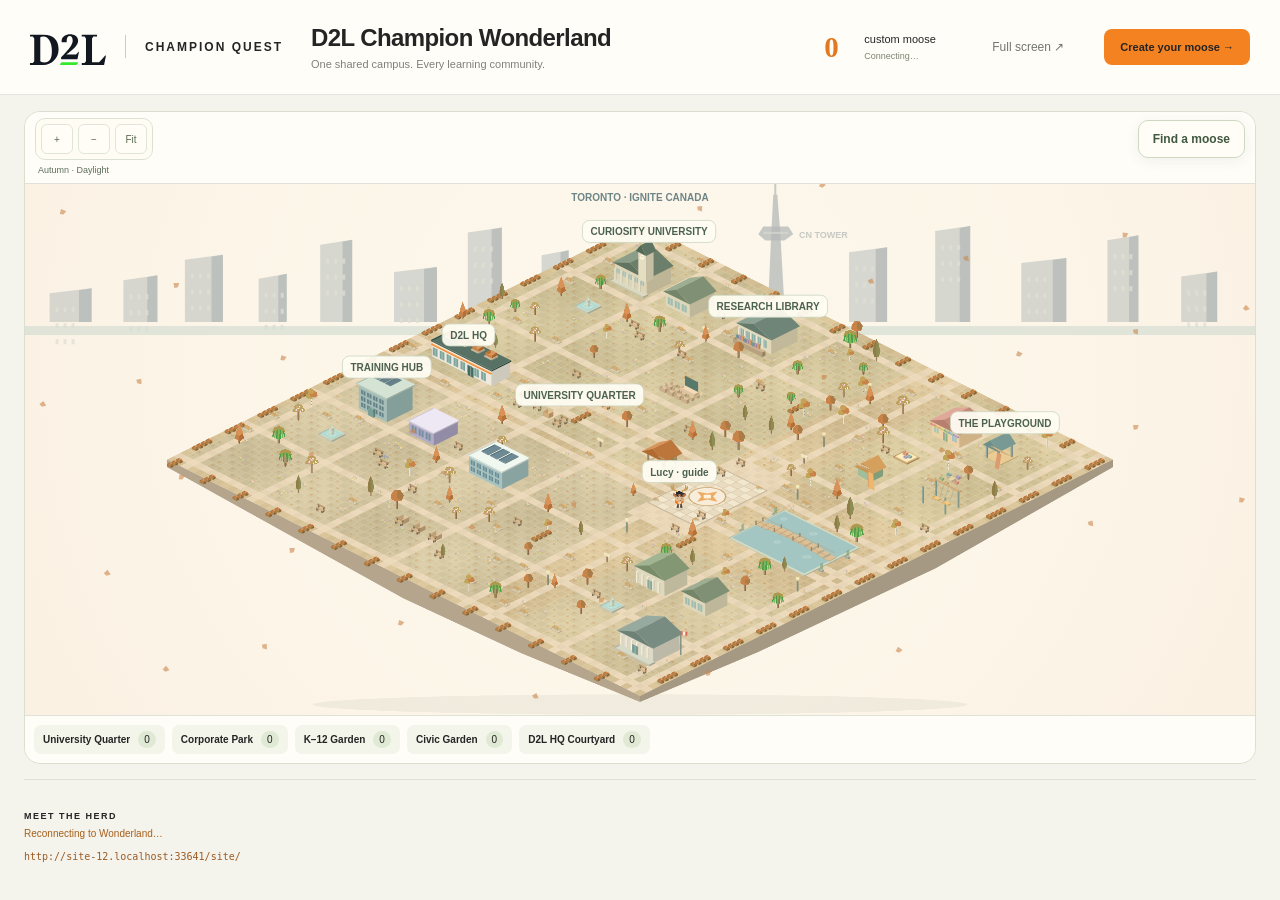
==== commit b8064ce2: "Depth-sort mission props and keep moose names above scenery" ====
--- a/site/herd.html
+++ b/site/herd.html
@@ -1 +1 @@
-<!doctype html><html lang="en"><head><meta charset="utf-8"><meta name="viewport" content="width=device-width, initial-scale=1"><title>D2L Champion Wonderland — D2L Champion Quest</title><link rel="stylesheet" href="style.css?v=lucy-wonderland-v6-f4434aa46f-cardqr1"><link rel="stylesheet" href="world.css?v=lucy-wonderland-v6-f4434aa46f-cardqr1"><link rel="stylesheet" href="herd.css?v=lucy-wonderland-v6-f4434aa46f-cardqr1"></head><body class="herd-screen"><header class="herd-top"><a class="brand" href="./"><img class="d2l-logo" src="./assets/d2l-logo.svg" width="88" height="42" alt="D2L"><i></i><span>CHAMPION QUEST</span></a><div class="herd-title"><h1>D2L Champion Wonderland</h1><p>One shared campus. Every learning community.</p></div><div class="herd-totals"><b id="herd-total">0</b><span>custom moose</span><small id="herd-online">Connecting…</small></div><button class="text-btn" id="herd-fullscreen">Full screen ↗</button><a class="herd-join" href="./">Create your moose →</a></header><main class="herd-main"><div class="herd-grid" id="herd-grid"></div><section class="herd-bottom"><div><b>MEET THE HERD</b><span id="herd-status">Waiting for your local world…</span><code id="herd-address"></code></div><div id="herd-gallery" class="herd-gallery"></div></section></main><script>window.QUEST_RELEASE="lucy-wonderland-v6-f4434aa46f";</script><script src="runtime-config.js?v=lucy-wonderland-v6-f4434aa46f-cardqr1"></script><script src="api-client.js?v=lucy-wonderland-v6-f4434aa46f-cardqr1"></script><script src="crowd-state.js?v=lucy-wonderland-v6-f4434aa46f-cardqr1"></script><script src="live-transport.js?v=lucy-wonderland-v6-f4434aa46f-cardqr1"></script><script src="world-data.js?v=lucy-wonderland-v6-f4434aa46f-cardqr1"></script><script src="world-navigation.js?v=lucy-wonderland-v6-f4434aa46f-cardqr1"></script><script src="world-environment.js?v=lucy-wonderland-v6-f4434aa46f-cardqr1"></script><script src="world-renderer.js?v=lucy-wonderland-v6-f4434aa46f-cardqr1"></script><script src="world-scenery.js?v=lucy-wonderland-v6-f4434aa46f-cardqr1"></script><script src="world-wonderland.js?v=lucy-wonderland-v6-f4434aa46f-cardqr1"></script><script src="moose-details.js?v=lucy-wonderland-v6-f4434aa46f-cardqr1"></script><script src="mascot.js?v=lucy-wonderland-v6-f4434aa46f-cardqr1"></script><script src="moose-search.js?v=lucy-wonderland-v6-f4434aa46f-cardqr1"></script><script src="herd.js?v=lucy-wonderland-v6-f4434aa46f-cardqr1"></script></body></html>
+<!doctype html><html lang="en"><head><meta charset="utf-8"><meta name="viewport" content="width=device-width, initial-scale=1"><title>D2L Champion Wonderland — D2L Champion Quest</title><link rel="stylesheet" href="style.css?v=lucy-wonderland-v6-f4434aa46f-cardqr1"><link rel="stylesheet" href="world.css?v=lucy-wonderland-v6-f4434aa46f-cardqr1"><link rel="stylesheet" href="herd.css?v=lucy-wonderland-v6-f4434aa46f-cardqr1"></head><body class="herd-screen"><header class="herd-top"><a class="brand" href="./"><img class="d2l-logo" src="./assets/d2l-logo.svg" width="88" height="42" alt="D2L"><i></i><span>CHAMPION QUEST</span></a><div class="herd-title"><h1>D2L Champion Wonderland</h1><p>One shared campus. Every learning community.</p></div><div class="herd-totals"><b id="herd-total">0</b><span>custom moose</span><small id="herd-online">Connecting…</small></div><button class="text-btn" id="herd-fullscreen">Full screen ↗</button><a class="herd-join" href="./">Create your moose →</a></header><main class="herd-main"><div class="herd-grid" id="herd-grid"></div><section class="herd-bottom"><div><b>MEET THE HERD</b><span id="herd-status">Waiting for your local world…</span><code id="herd-address"></code></div><div id="herd-gallery" class="herd-gallery"></div></section></main><script>window.QUEST_RELEASE="lucy-wonderland-v6-f4434aa46f";</script><script src="runtime-config.js?v=lucy-wonderland-v6-f4434aa46f-cardqr1"></script><script src="api-client.js?v=lucy-wonderland-v6-f4434aa46f-cardqr1"></script><script src="crowd-state.js?v=lucy-wonderland-v6-f4434aa46f-cardqr1"></script><script src="live-transport.js?v=lucy-wonderland-v6-f4434aa46f-cardqr1"></script><script src="world-data.js?v=lucy-wonderland-v6-f4434aa46f-cardqr1"></script><script src="world-navigation.js?v=lucy-wonderland-v6-f4434aa46f-cardqr1"></script><script src="world-environment.js?v=lucy-wonderland-v6-f4434aa46f-cardqr1"></script><script src="world-renderer.js?v=lucy-wonderland-v6-f4434aa46f-cardqr1-props2"></script><script src="world-scenery.js?v=lucy-wonderland-v6-f4434aa46f-cardqr1"></script><script src="world-wonderland.js?v=lucy-wonderland-v6-f4434aa46f-cardqr1-props2"></script><script src="moose-details.js?v=lucy-wonderland-v6-f4434aa46f-cardqr1"></script><script src="mascot.js?v=lucy-wonderland-v6-f4434aa46f-cardqr1"></script><script src="moose-search.js?v=lucy-wonderland-v6-f4434aa46f-cardqr1"></script><script src="herd.js?v=lucy-wonderland-v6-f4434aa46f-cardqr1"></script></body></html>
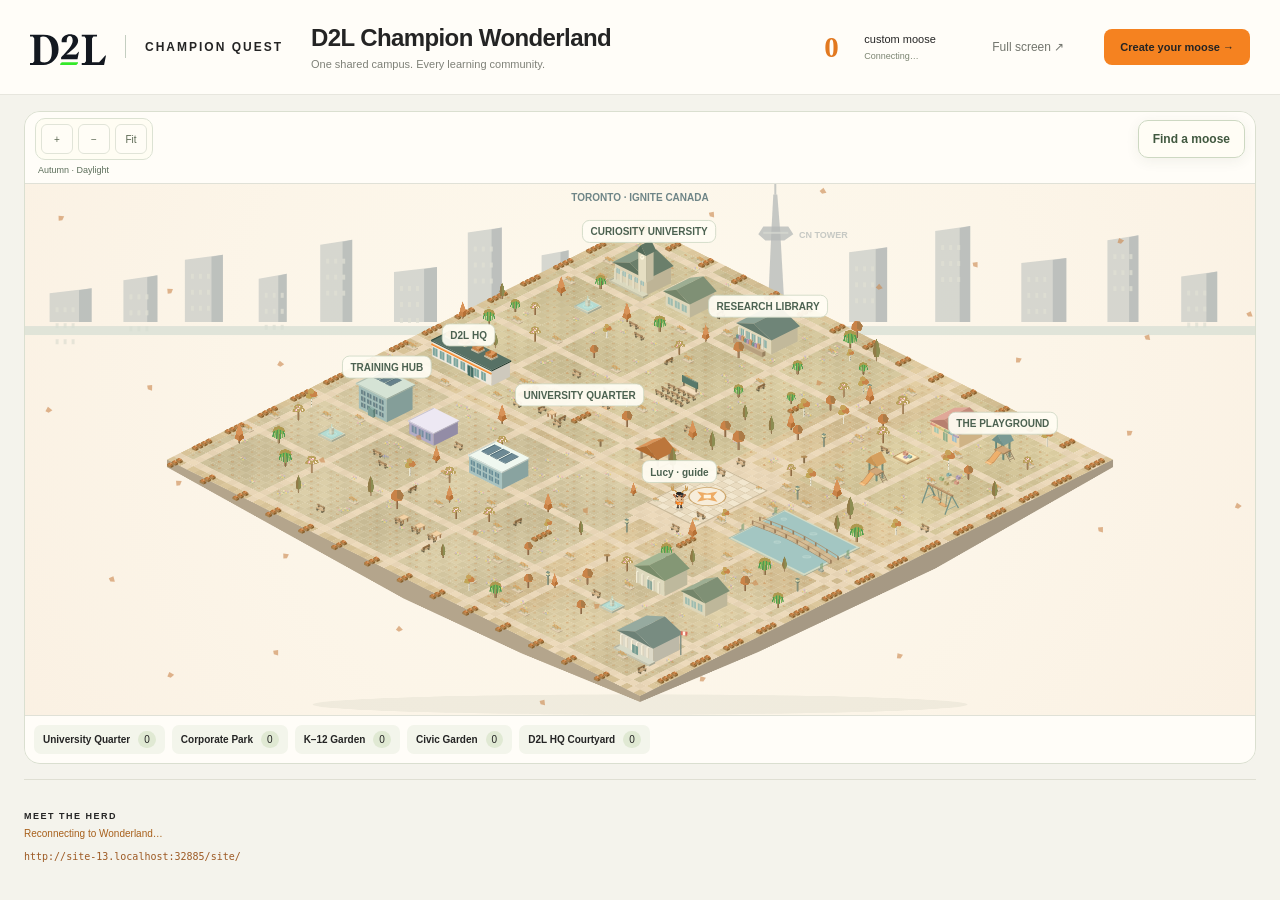
==== commit fcd4e3f5: "Connect playground geometry and orient outdoor seating around its use" ====
--- a/site/herd.html
+++ b/site/herd.html
@@ -1 +1 @@
-<!doctype html><html lang="en"><head><meta charset="utf-8"><meta name="viewport" content="width=device-width, initial-scale=1"><title>D2L Champion Wonderland — D2L Champion Quest</title><link rel="stylesheet" href="style.css?v=lucy-wonderland-v6-f4434aa46f-cardqr1"><link rel="stylesheet" href="world.css?v=lucy-wonderland-v6-f4434aa46f-cardqr1"><link rel="stylesheet" href="herd.css?v=lucy-wonderland-v6-f4434aa46f-cardqr1"></head><body class="herd-screen"><header class="herd-top"><a class="brand" href="./"><img class="d2l-logo" src="./assets/d2l-logo.svg" width="88" height="42" alt="D2L"><i></i><span>CHAMPION QUEST</span></a><div class="herd-title"><h1>D2L Champion Wonderland</h1><p>One shared campus. Every learning community.</p></div><div class="herd-totals"><b id="herd-total">0</b><span>custom moose</span><small id="herd-online">Connecting…</small></div><button class="text-btn" id="herd-fullscreen">Full screen ↗</button><a class="herd-join" href="./">Create your moose →</a></header><main class="herd-main"><div class="herd-grid" id="herd-grid"></div><section class="herd-bottom"><div><b>MEET THE HERD</b><span id="herd-status">Waiting for your local world…</span><code id="herd-address"></code></div><div id="herd-gallery" class="herd-gallery"></div></section></main><script>window.QUEST_RELEASE="lucy-wonderland-v6-f4434aa46f";</script><script src="runtime-config.js?v=lucy-wonderland-v6-f4434aa46f-cardqr1"></script><script src="api-client.js?v=lucy-wonderland-v6-f4434aa46f-cardqr1"></script><script src="crowd-state.js?v=lucy-wonderland-v6-f4434aa46f-cardqr1"></script><script src="live-transport.js?v=lucy-wonderland-v6-f4434aa46f-cardqr1"></script><script src="world-data.js?v=lucy-wonderland-v6-f4434aa46f-cardqr1"></script><script src="world-navigation.js?v=lucy-wonderland-v6-f4434aa46f-cardqr1"></script><script src="world-environment.js?v=lucy-wonderland-v6-f4434aa46f-cardqr1"></script><script src="world-renderer.js?v=lucy-wonderland-v6-f4434aa46f-cardqr1-props2"></script><script src="world-scenery.js?v=lucy-wonderland-v6-f4434aa46f-cardqr1"></script><script src="world-wonderland.js?v=lucy-wonderland-v6-f4434aa46f-cardqr1-props2"></script><script src="moose-details.js?v=lucy-wonderland-v6-f4434aa46f-cardqr1"></script><script src="mascot.js?v=lucy-wonderland-v6-f4434aa46f-cardqr1"></script><script src="moose-search.js?v=lucy-wonderland-v6-f4434aa46f-cardqr1"></script><script src="herd.js?v=lucy-wonderland-v6-f4434aa46f-cardqr1"></script></body></html>
+<!doctype html><html lang="en"><head><meta charset="utf-8"><meta name="viewport" content="width=device-width, initial-scale=1"><title>D2L Champion Wonderland — D2L Champion Quest</title><link rel="stylesheet" href="style.css?v=lucy-wonderland-v6-f4434aa46f-cardqr1"><link rel="stylesheet" href="world.css?v=lucy-wonderland-v6-f4434aa46f-cardqr1"><link rel="stylesheet" href="herd.css?v=lucy-wonderland-v6-f4434aa46f-cardqr1"></head><body class="herd-screen"><header class="herd-top"><a class="brand" href="./"><img class="d2l-logo" src="./assets/d2l-logo.svg" width="88" height="42" alt="D2L"><i></i><span>CHAMPION QUEST</span></a><div class="herd-title"><h1>D2L Champion Wonderland</h1><p>One shared campus. Every learning community.</p></div><div class="herd-totals"><b id="herd-total">0</b><span>custom moose</span><small id="herd-online">Connecting…</small></div><button class="text-btn" id="herd-fullscreen">Full screen ↗</button><a class="herd-join" href="./">Create your moose →</a></header><main class="herd-main"><div class="herd-grid" id="herd-grid"></div><section class="herd-bottom"><div><b>MEET THE HERD</b><span id="herd-status">Waiting for your local world…</span><code id="herd-address"></code></div><div id="herd-gallery" class="herd-gallery"></div></section></main><script>window.QUEST_RELEASE="lucy-wonderland-v6-f4434aa46f";</script><script src="runtime-config.js?v=lucy-wonderland-v6-f4434aa46f-cardqr1"></script><script src="api-client.js?v=lucy-wonderland-v6-f4434aa46f-cardqr1"></script><script src="crowd-state.js?v=lucy-wonderland-v6-f4434aa46f-cardqr1"></script><script src="live-transport.js?v=lucy-wonderland-v6-f4434aa46f-cardqr1"></script><script src="world-data.js?v=ground-models-v2"></script><script src="world-navigation.js?v=lucy-wonderland-v6-f4434aa46f-cardqr1"></script><script src="world-environment.js?v=lucy-wonderland-v6-f4434aa46f-cardqr1"></script><script src="world-renderer.js?v=ground-models-v2"></script><script src="world-scenery.js?v=ground-models-v2"></script><script src="world-wonderland.js?v=ground-models-v2"></script><script src="moose-details.js?v=lucy-wonderland-v6-f4434aa46f-cardqr1"></script><script src="mascot.js?v=lucy-wonderland-v6-f4434aa46f-cardqr1"></script><script src="moose-search.js?v=lucy-wonderland-v6-f4434aa46f-cardqr1"></script><script src="herd.js?v=lucy-wonderland-v6-f4434aa46f-cardqr1"></script></body></html>
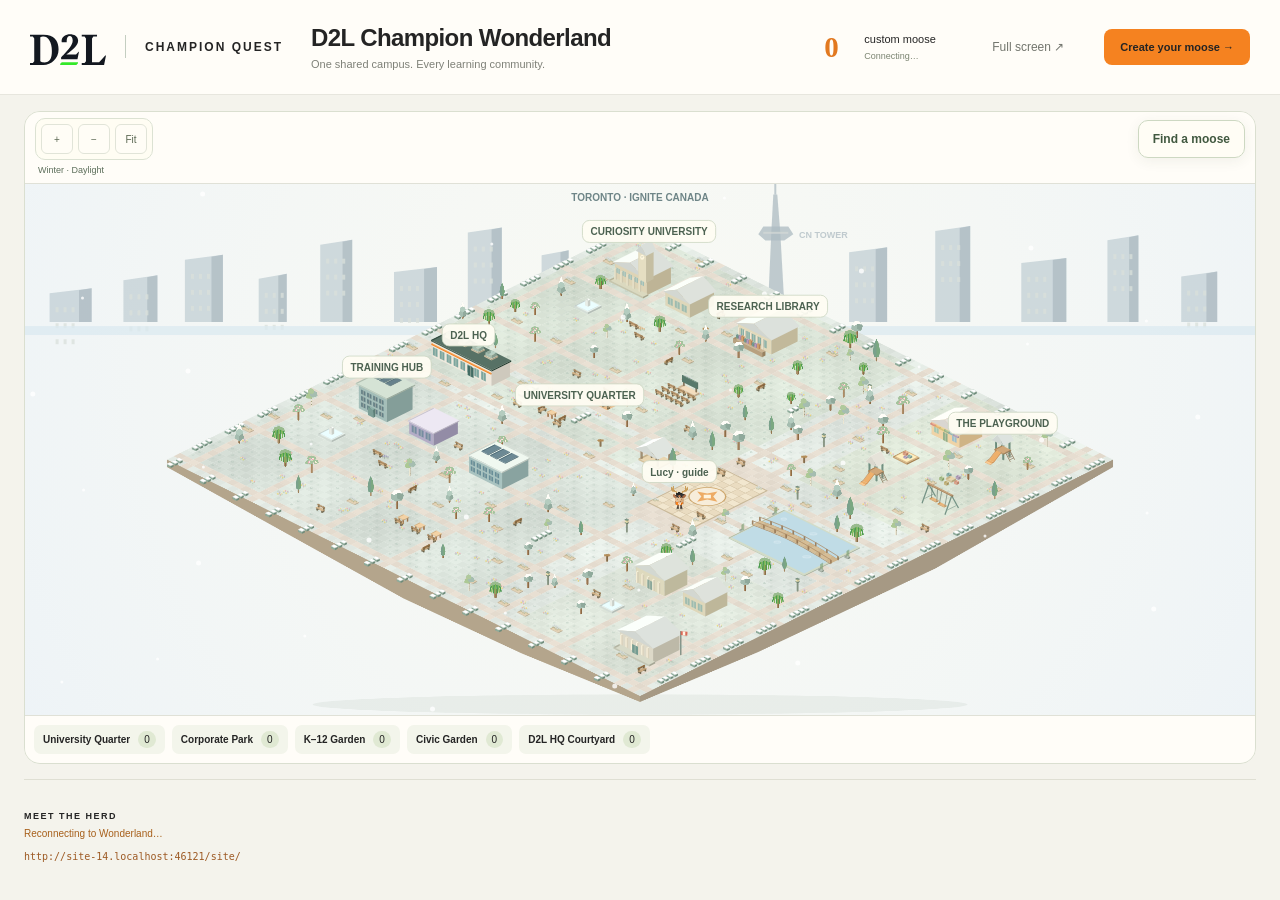
==== commit 078d6c76: "Pan maps with left mouse drag instead of right drag" ====
--- a/site/herd.html
+++ b/site/herd.html
@@ -1 +1 @@
-<!doctype html><html lang="en"><head><meta charset="utf-8"><meta name="viewport" content="width=device-width, initial-scale=1"><title>D2L Champion Wonderland — D2L Champion Quest</title><link rel="stylesheet" href="style.css?v=lucy-wonderland-v6-f4434aa46f-cardqr1"><link rel="stylesheet" href="world.css?v=lucy-wonderland-v6-f4434aa46f-cardqr1"><link rel="stylesheet" href="herd.css?v=lucy-wonderland-v6-f4434aa46f-cardqr1"></head><body class="herd-screen"><header class="herd-top"><a class="brand" href="./"><img class="d2l-logo" src="./assets/d2l-logo.svg" width="88" height="42" alt="D2L"><i></i><span>CHAMPION QUEST</span></a><div class="herd-title"><h1>D2L Champion Wonderland</h1><p>One shared campus. Every learning community.</p></div><div class="herd-totals"><b id="herd-total">0</b><span>custom moose</span><small id="herd-online">Connecting…</small></div><button class="text-btn" id="herd-fullscreen">Full screen ↗</button><a class="herd-join" href="./">Create your moose →</a></header><main class="herd-main"><div class="herd-grid" id="herd-grid"></div><section class="herd-bottom"><div><b>MEET THE HERD</b><span id="herd-status">Waiting for your local world…</span><code id="herd-address"></code></div><div id="herd-gallery" class="herd-gallery"></div></section></main><script>window.QUEST_RELEASE="lucy-wonderland-v6-f4434aa46f";</script><script src="runtime-config.js?v=lucy-wonderland-v6-f4434aa46f-cardqr1"></script><script src="api-client.js?v=lucy-wonderland-v6-f4434aa46f-cardqr1"></script><script src="crowd-state.js?v=lucy-wonderland-v6-f4434aa46f-cardqr1"></script><script src="live-transport.js?v=lucy-wonderland-v6-f4434aa46f-cardqr1"></script><script src="world-data.js?v=ground-models-v2"></script><script src="world-navigation.js?v=lucy-wonderland-v6-f4434aa46f-cardqr1"></script><script src="world-environment.js?v=lucy-wonderland-v6-f4434aa46f-cardqr1"></script><script src="world-renderer.js?v=ground-models-v2"></script><script src="world-scenery.js?v=ground-models-v2"></script><script src="world-wonderland.js?v=ground-models-v2"></script><script src="moose-details.js?v=lucy-wonderland-v6-f4434aa46f-cardqr1"></script><script src="mascot.js?v=lucy-wonderland-v6-f4434aa46f-cardqr1"></script><script src="moose-search.js?v=lucy-wonderland-v6-f4434aa46f-cardqr1"></script><script src="herd.js?v=lucy-wonderland-v6-f4434aa46f-cardqr1"></script></body></html>
+<!doctype html><html lang="en"><head><meta charset="utf-8"><meta name="viewport" content="width=device-width, initial-scale=1"><title>D2L Champion Wonderland — D2L Champion Quest</title><link rel="stylesheet" href="style.css?v=lucy-wonderland-v6-f4434aa46f-cardqr1"><link rel="stylesheet" href="world.css?v=lucy-wonderland-v6-f4434aa46f-cardqr1"><link rel="stylesheet" href="herd.css?v=lucy-wonderland-v6-f4434aa46f-cardqr1"></head><body class="herd-screen"><header class="herd-top"><a class="brand" href="./"><img class="d2l-logo" src="./assets/d2l-logo.svg" width="88" height="42" alt="D2L"><i></i><span>CHAMPION QUEST</span></a><div class="herd-title"><h1>D2L Champion Wonderland</h1><p>One shared campus. Every learning community.</p></div><div class="herd-totals"><b id="herd-total">0</b><span>custom moose</span><small id="herd-online">Connecting…</small></div><button class="text-btn" id="herd-fullscreen">Full screen ↗</button><a class="herd-join" href="./">Create your moose →</a></header><main class="herd-main"><div class="herd-grid" id="herd-grid"></div><section class="herd-bottom"><div><b>MEET THE HERD</b><span id="herd-status">Waiting for your local world…</span><code id="herd-address"></code></div><div id="herd-gallery" class="herd-gallery"></div></section></main><script>window.QUEST_RELEASE="lucy-wonderland-v6-f4434aa46f";</script><script src="runtime-config.js?v=lucy-wonderland-v6-f4434aa46f-cardqr1"></script><script src="api-client.js?v=lucy-wonderland-v6-f4434aa46f-cardqr1"></script><script src="crowd-state.js?v=lucy-wonderland-v6-f4434aa46f-cardqr1"></script><script src="live-transport.js?v=lucy-wonderland-v6-f4434aa46f-cardqr1"></script><script src="world-data.js?v=ground-models-v2"></script><script src="world-navigation.js?v=lucy-wonderland-v6-f4434aa46f-cardqr1"></script><script src="world-environment.js?v=lucy-wonderland-v6-f4434aa46f-cardqr1"></script><script src="world-renderer.js?v=left-drag-1"></script><script src="world-scenery.js?v=ground-models-v2"></script><script src="world-wonderland.js?v=ground-models-v2"></script><script src="moose-details.js?v=lucy-wonderland-v6-f4434aa46f-cardqr1"></script><script src="mascot.js?v=lucy-wonderland-v6-f4434aa46f-cardqr1"></script><script src="moose-search.js?v=lucy-wonderland-v6-f4434aa46f-cardqr1"></script><script src="herd.js?v=lucy-wonderland-v6-f4434aa46f-cardqr1"></script></body></html>
--- a/site/style.css
+++ b/site/style.css
@@ -4,3 +4,12 @@
 
 
 .record-save-status{margin-top:16px;padding:10px 12px;border:1px solid #d6dfd0;border-radius:10px;color:#36564a;background:#f2f6ed;font-size:13px;line-height:1.5}.record-save-status.save-failed{color:#8c3d1f;background:#fff1e8;border-color:#e4bba5}.record-save-status[hidden]{display:none}
+
+.save-progress{display:grid;gap:6px;width:100%;font-size:.92em;text-align:start}
+.save-track{position:relative;overflow:hidden;display:block;width:100%;height:4px;border-radius:3px;background:rgb(108 76 33 / 18%)}
+.save-track::before{content:'';position:absolute;inset:0 auto 0 0;width:34%;border-radius:inherit;background:currentColor;animation:quest-saving 1.4s ease-in-out infinite alternate}
+@keyframes quest-saving{from{transform:translateX(0)}to{transform:translateX(194%)}}
+.controls .primary:has(.save-progress){opacity:1;color:#473017;background:#ffe5c4}
+.controls .primary:has(.save-progress)>.arrow{display:none}
+.panel>.save-progress{margin-top:14px;color:#49604d}
+@media(prefers-reduced-motion:reduce){.save-track::before{animation:none;left:33%}}
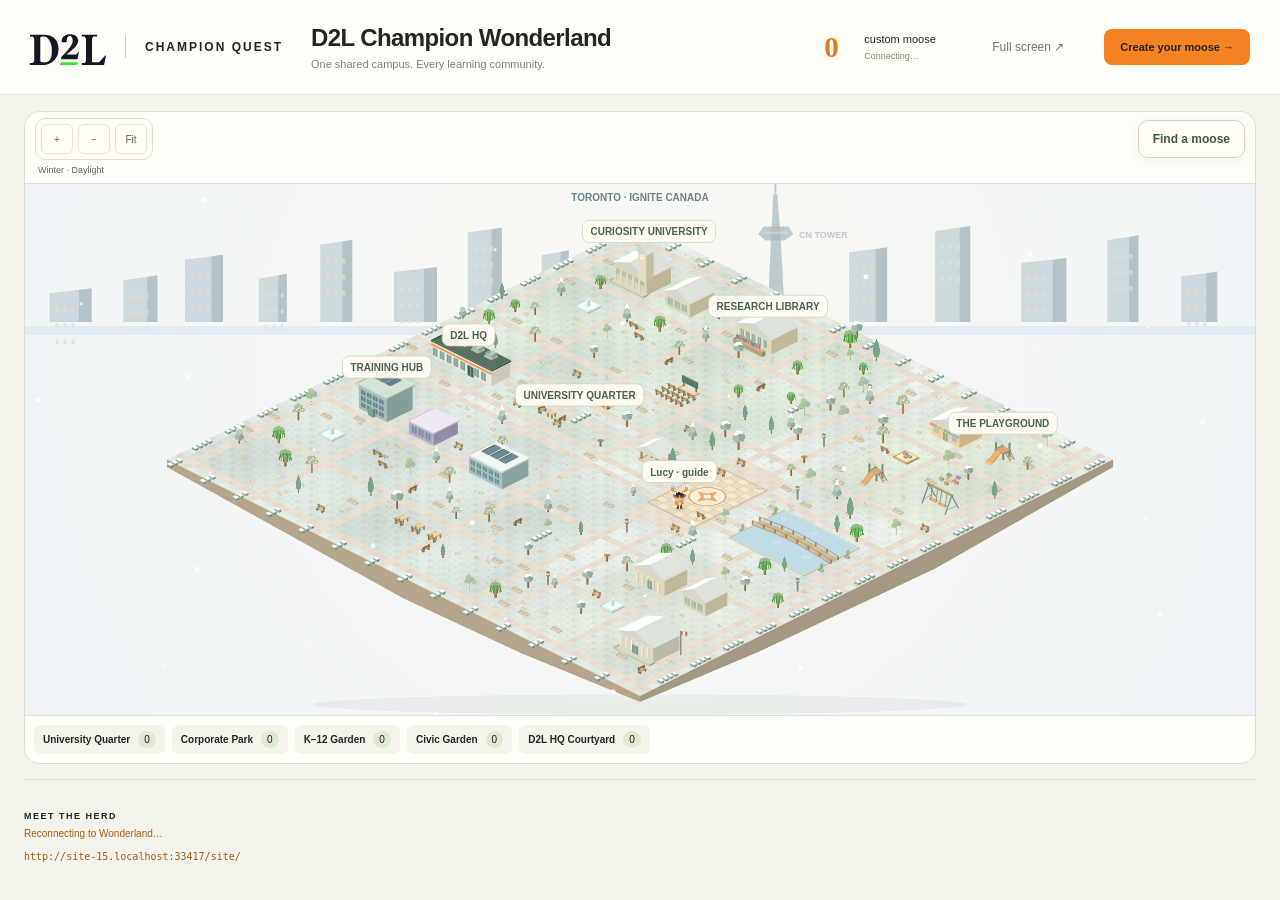
==== commit 4486dae9: "Smooth moose movement and recover realtime synchronization" ====
--- a/site/herd.html
+++ b/site/herd.html
@@ -1 +1 @@
-<!doctype html><html lang="en"><head><meta charset="utf-8"><meta name="viewport" content="width=device-width, initial-scale=1"><title>D2L Champion Wonderland — D2L Champion Quest</title><link rel="stylesheet" href="style.css?v=lucy-wonderland-v6-f4434aa46f-cardqr1"><link rel="stylesheet" href="world.css?v=lucy-wonderland-v6-f4434aa46f-cardqr1"><link rel="stylesheet" href="herd.css?v=lucy-wonderland-v6-f4434aa46f-cardqr1"></head><body class="herd-screen"><header class="herd-top"><a class="brand" href="./"><img class="d2l-logo" src="./assets/d2l-logo.svg" width="88" height="42" alt="D2L"><i></i><span>CHAMPION QUEST</span></a><div class="herd-title"><h1>D2L Champion Wonderland</h1><p>One shared campus. Every learning community.</p></div><div class="herd-totals"><b id="herd-total">0</b><span>custom moose</span><small id="herd-online">Connecting…</small></div><button class="text-btn" id="herd-fullscreen">Full screen ↗</button><a class="herd-join" href="./">Create your moose →</a></header><main class="herd-main"><div class="herd-grid" id="herd-grid"></div><section class="herd-bottom"><div><b>MEET THE HERD</b><span id="herd-status">Waiting for your local world…</span><code id="herd-address"></code></div><div id="herd-gallery" class="herd-gallery"></div></section></main><script>window.QUEST_RELEASE="lucy-wonderland-v6-f4434aa46f";</script><script src="runtime-config.js?v=lucy-wonderland-v6-f4434aa46f-cardqr1"></script><script src="api-client.js?v=lucy-wonderland-v6-f4434aa46f-cardqr1"></script><script src="crowd-state.js?v=lucy-wonderland-v6-f4434aa46f-cardqr1"></script><script src="live-transport.js?v=lucy-wonderland-v6-f4434aa46f-cardqr1"></script><script src="world-data.js?v=ground-models-v2"></script><script src="world-navigation.js?v=lucy-wonderland-v6-f4434aa46f-cardqr1"></script><script src="world-environment.js?v=lucy-wonderland-v6-f4434aa46f-cardqr1"></script><script src="world-renderer.js?v=left-drag-1"></script><script src="world-scenery.js?v=ground-models-v2"></script><script src="world-wonderland.js?v=ground-models-v2"></script><script src="moose-details.js?v=lucy-wonderland-v6-f4434aa46f-cardqr1"></script><script src="mascot.js?v=lucy-wonderland-v6-f4434aa46f-cardqr1"></script><script src="moose-search.js?v=lucy-wonderland-v6-f4434aa46f-cardqr1"></script><script src="herd.js?v=lucy-wonderland-v6-f4434aa46f-cardqr1"></script></body></html>
+<!doctype html><html lang="en"><head><meta charset="utf-8"><meta name="viewport" content="width=device-width, initial-scale=1"><title>D2L Champion Wonderland — D2L Champion Quest</title><link rel="stylesheet" href="style.css?v=lucy-wonderland-v6-f4434aa46f-cardqr1"><link rel="stylesheet" href="world.css?v=lucy-wonderland-v6-f4434aa46f-cardqr1"><link rel="stylesheet" href="herd.css?v=lucy-wonderland-v6-f4434aa46f-cardqr1"></head><body class="herd-screen"><header class="herd-top"><a class="brand" href="./"><img class="d2l-logo" src="./assets/d2l-logo.svg" width="88" height="42" alt="D2L"><i></i><span>CHAMPION QUEST</span></a><div class="herd-title"><h1>D2L Champion Wonderland</h1><p>One shared campus. Every learning community.</p></div><div class="herd-totals"><b id="herd-total">0</b><span>custom moose</span><small id="herd-online">Connecting…</small></div><button class="text-btn" id="herd-fullscreen">Full screen ↗</button><a class="herd-join" href="./">Create your moose →</a></header><main class="herd-main"><div class="herd-grid" id="herd-grid"></div><section class="herd-bottom"><div><b>MEET THE HERD</b><span id="herd-status">Waiting for your local world…</span><code id="herd-address"></code></div><div id="herd-gallery" class="herd-gallery"></div></section></main><script>window.QUEST_RELEASE="lucy-wonderland-v6-f4434aa46f";</script><script src="runtime-config.js?v=lucy-wonderland-v6-f4434aa46f-cardqr1"></script><script src="api-client.js?v=lucy-wonderland-v6-f4434aa46f-cardqr1"></script><script src="crowd-state.js?v=lucy-wonderland-v6-f4434aa46f-cardqr1"></script><script src="live-transport.js?v=smooth-motion-1"></script><script src="world-data.js?v=ground-models-v2"></script><script src="world-navigation.js?v=lucy-wonderland-v6-f4434aa46f-cardqr1"></script><script src="world-environment.js?v=lucy-wonderland-v6-f4434aa46f-cardqr1"></script><script src="world-renderer.js?v=smooth-motion-1"></script><script src="world-scenery.js?v=ground-models-v2"></script><script src="world-wonderland.js?v=ground-models-v2"></script><script src="moose-details.js?v=lucy-wonderland-v6-f4434aa46f-cardqr1"></script><script src="mascot.js?v=smooth-motion-1"></script><script src="moose-search.js?v=lucy-wonderland-v6-f4434aa46f-cardqr1"></script><script src="herd.js?v=smooth-motion-1"></script></body></html>
